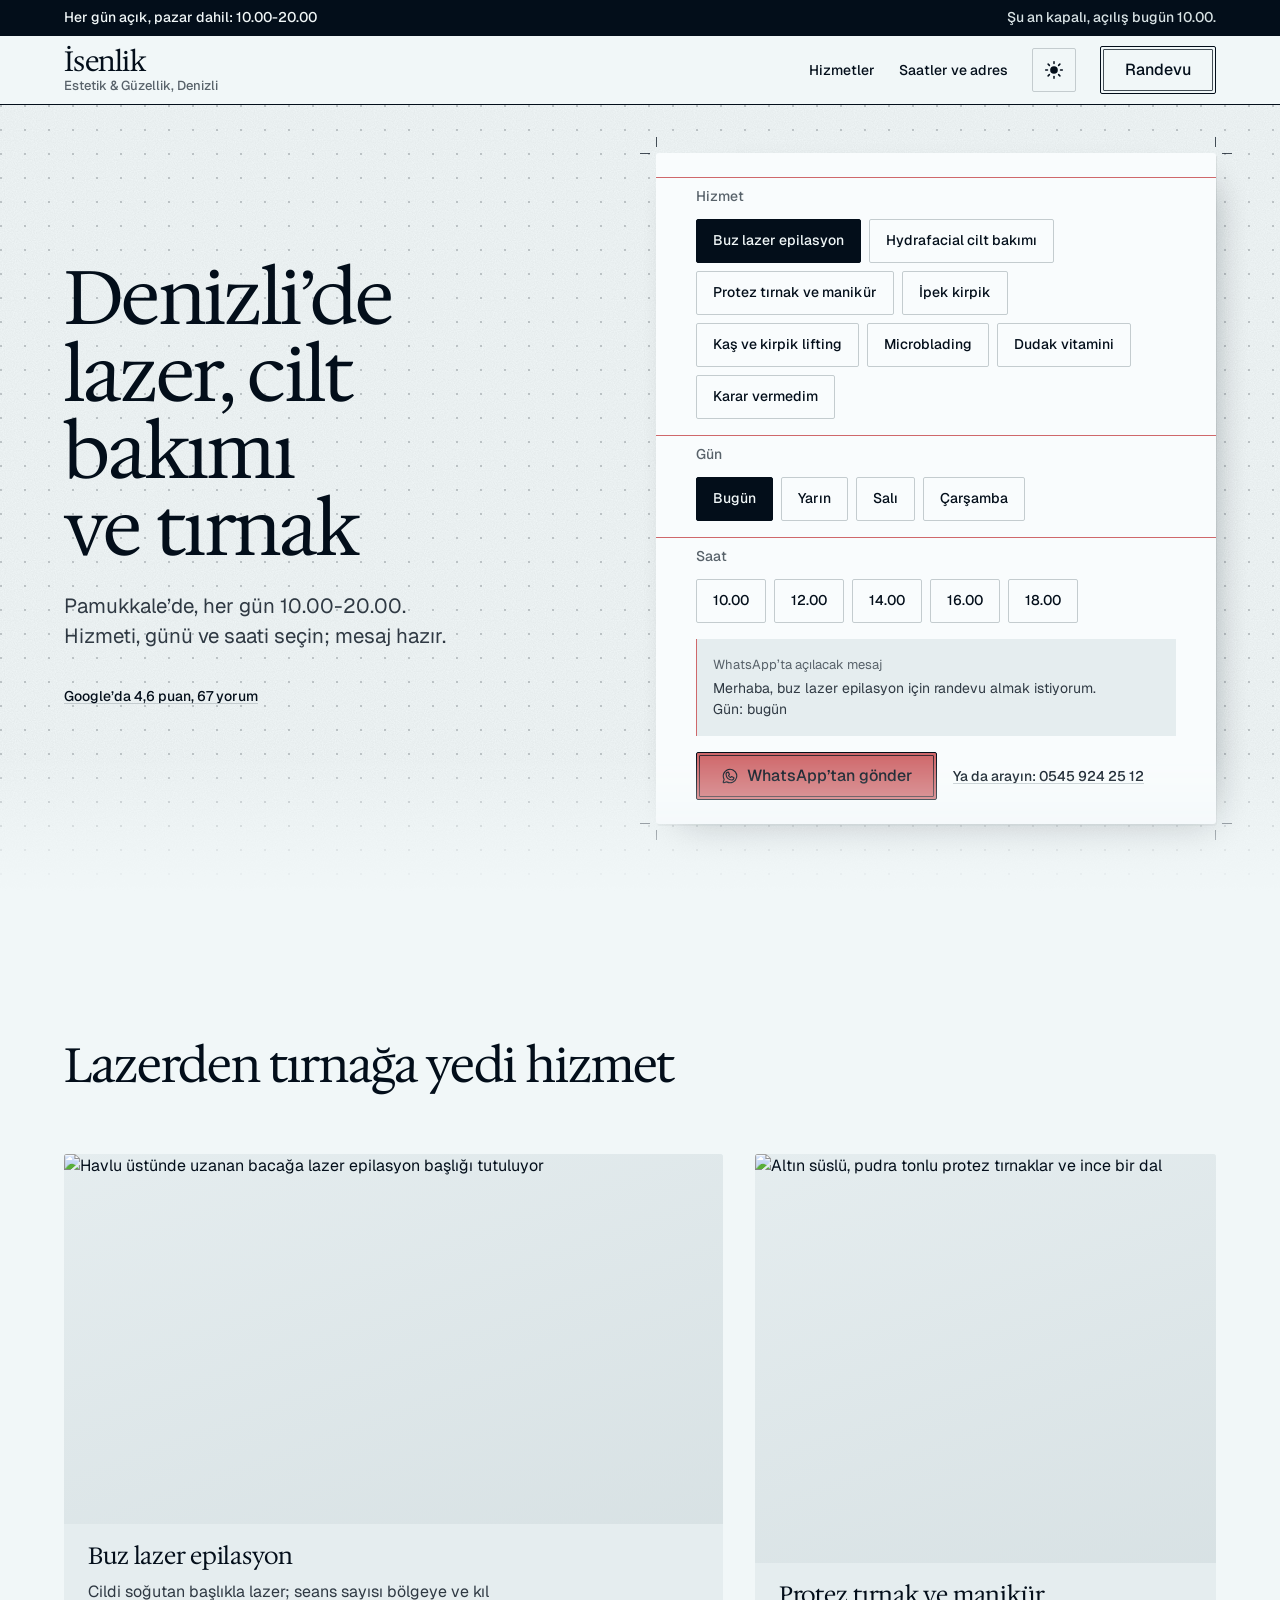
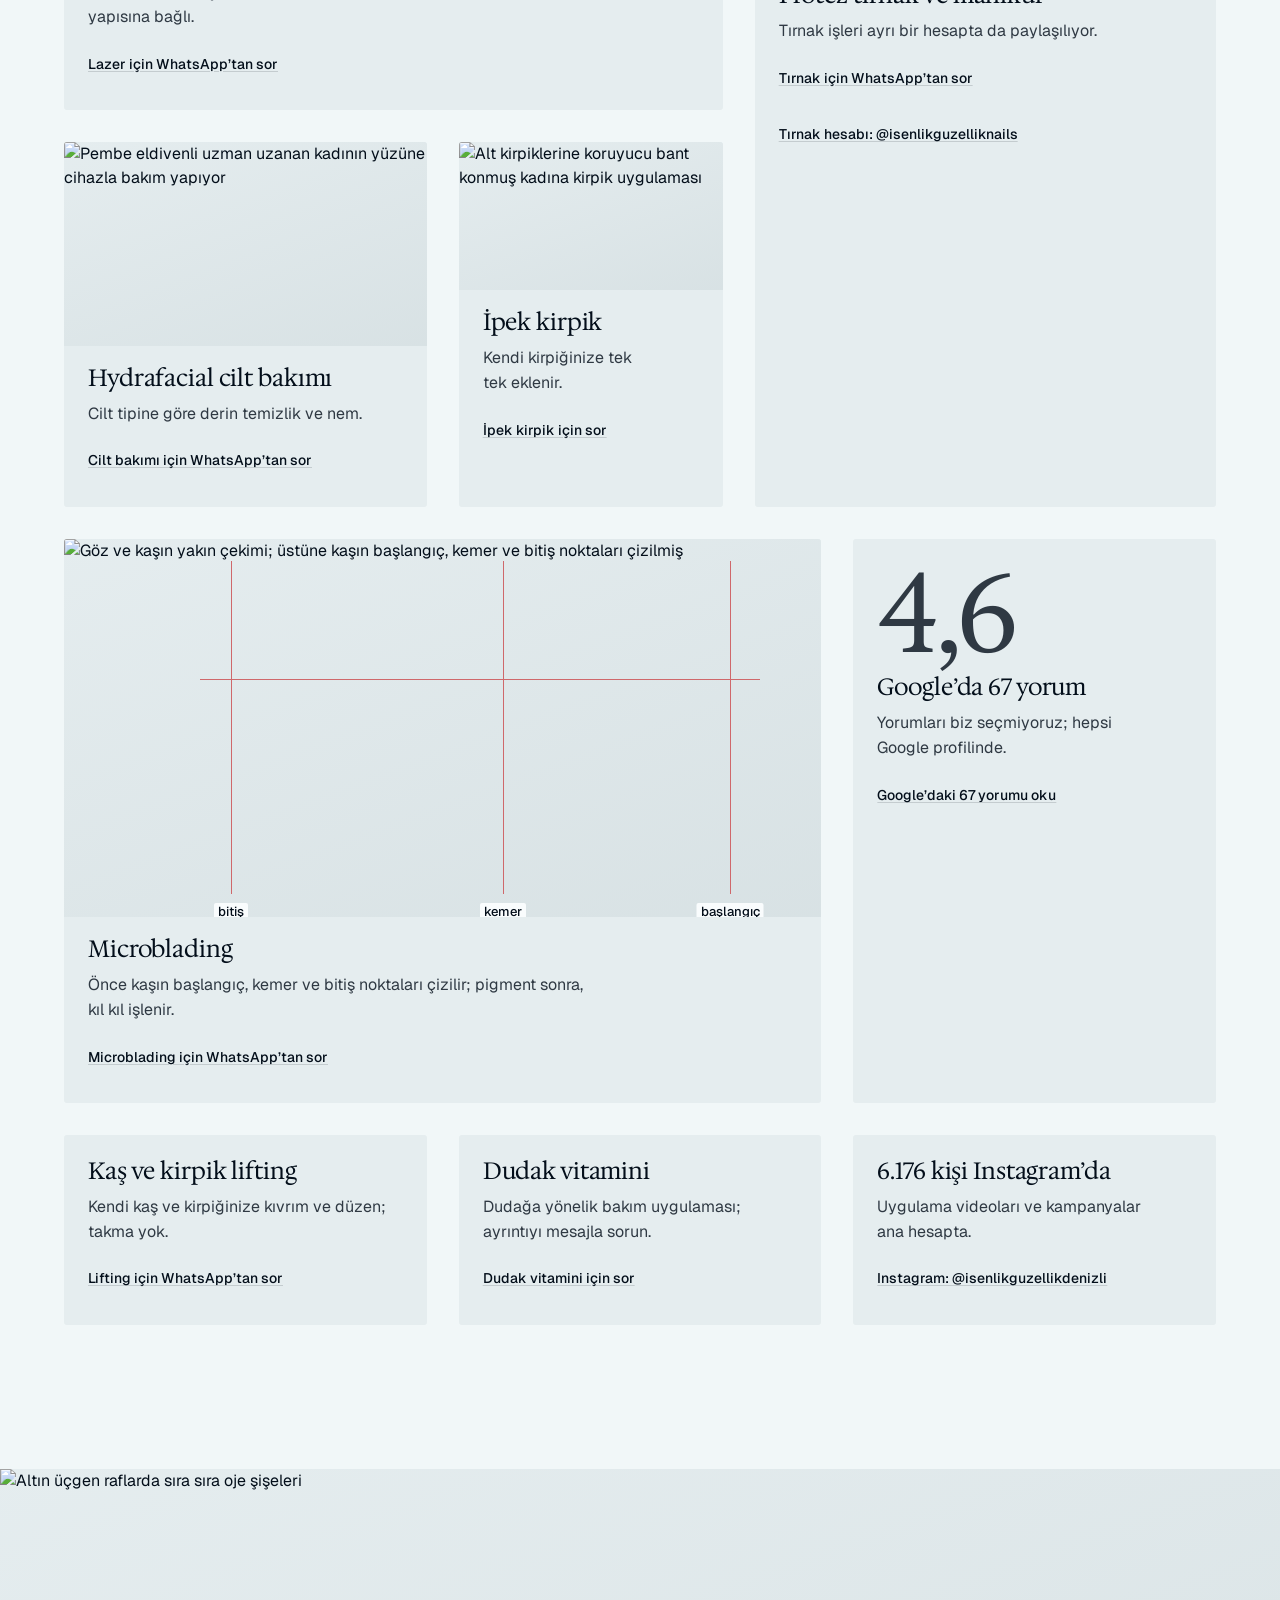
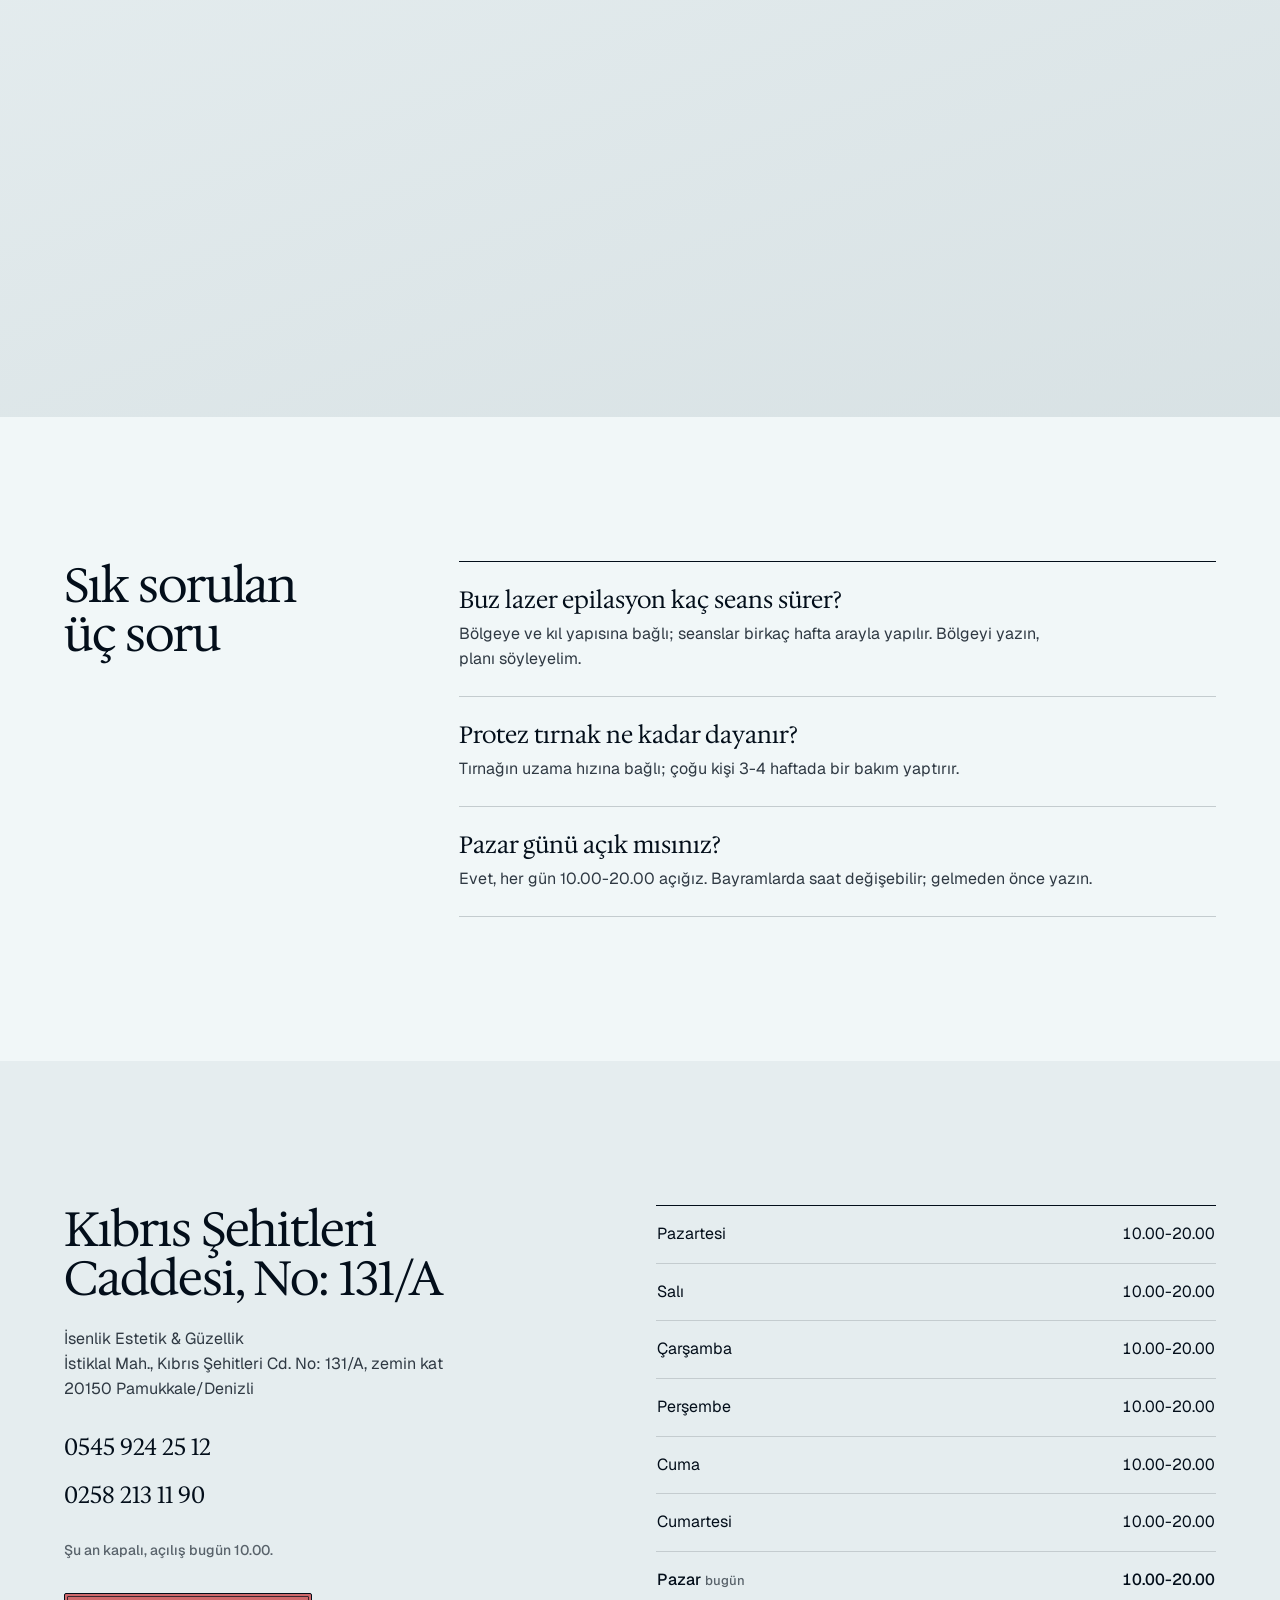
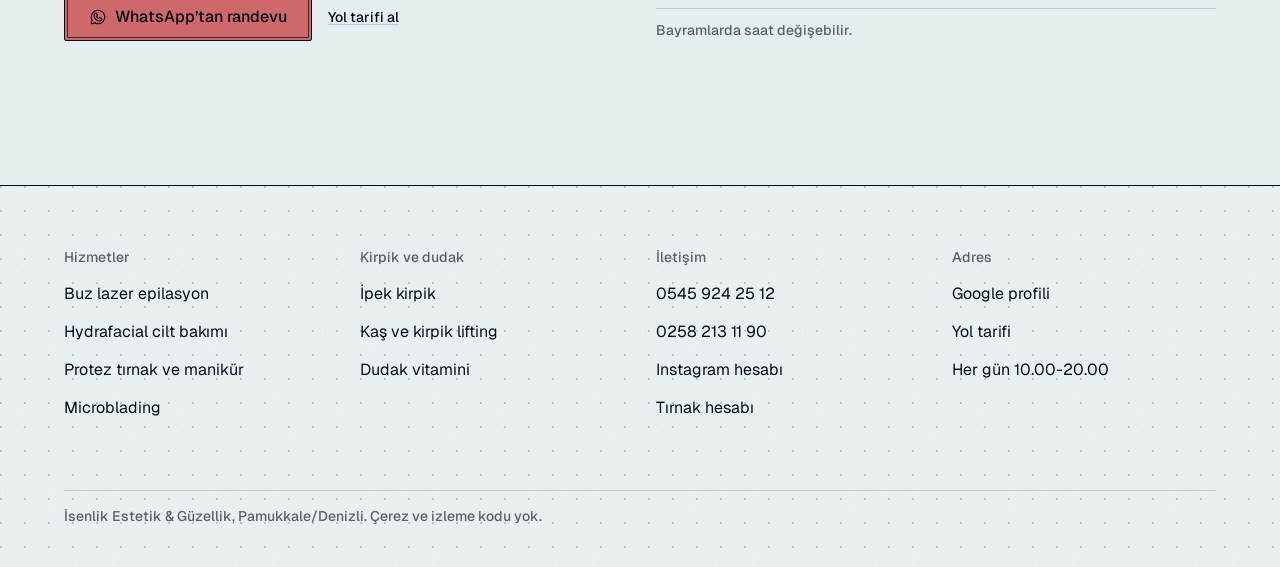
==== index.html @ a67e31ac "İsenlik Estetik & Güzellik ön tasarımı (hallmark Studio, Bento Grid, Counter giriş) Co-Authored-By: " ====
<!doctype html>
<html lang="tr">
<head>
<meta charset="utf-8">
<meta name="viewport" content="width=device-width, initial-scale=1">
<script>try { const t = localStorage.getItem("isenlik-tema"); if (t) document.documentElement.dataset.theme = t; } catch (e) {} document.documentElement.classList.add("js");</script>
<title>Denizli Lazer Epilasyon, Cilt Bakımı ve Tırnak | İsenlik</title>
<meta name="description" content="Pamukkale İstiklal Mahallesi’nde buz lazer epilasyon, hydrafacial cilt bakımı, protez tırnak, ipek kirpik ve microblading. Her gün 10.00-20.00, randevu WhatsApp’tan.">
<meta name="robots" content="noindex">
<meta property="og:type" content="website">
<meta property="og:locale" content="tr_TR">
<meta property="og:site_name" content="İsenlik Estetik &amp; Güzellik">
<meta property="og:title" content="Denizli’de lazer, cilt bakımı ve tırnak: İsenlik">
<meta property="og:description" content="Kıbrıs Şehitleri Cd. No: 131/A, Pamukkale. Her gün 10.00-20.00; hizmeti, günü ve saati seçin, WhatsApp’tan yazın.">
<meta property="og:url" content="https://anbarci.github.io/isenlik-guzellik-demo/">
<meta property="og:image" content="https://images.unsplash.com/photo-1769687209448-025548dfca8b?auto=format&amp;fit=crop&amp;q=75&amp;w=1200&amp;h=630">
<meta name="theme-color" content="#F3F6F8" media="(prefers-color-scheme: light)">
<meta name="theme-color" content="#14171E" media="(prefers-color-scheme: dark)">
<link rel="icon" href="data:image/svg+xml,%3Csvg xmlns='http://www.w3.org/2000/svg' viewBox='0 0 32 32'%3E%3Crect width='32' height='32' rx='3' fill='%2313182A'/%3E%3Ctext x='16' y='23' font-family='Georgia,serif' font-size='19' text-anchor='middle' fill='%23CF686B'%3E%C4%B0%3C/text%3E%3C/svg%3E">
<link rel="preconnect" href="https://fonts.googleapis.com">
<link rel="preconnect" href="https://fonts.gstatic.com" crossorigin>
<link rel="preconnect" href="https://images.unsplash.com">
<link rel="stylesheet" href="https://fonts.googleapis.com/css2?family=Hedvig+Letters+Serif:opsz@12..24&amp;family=Geist:wght@400;500&amp;display=swap">
<script type="application/ld+json">
{
 "@context": "https://schema.org",
 "@type": "BeautySalon",
 "@id": "https://anbarci.github.io/isenlik-guzellik-demo/#isletme",
 "name": "İsenlik Estetik & Güzellik",
 "url": "https://anbarci.github.io/isenlik-guzellik-demo/",
 "image": "https://images.unsplash.com/photo-1769687209448-025548dfca8b?auto=format&fit=crop&q=75&w=1200",
 "telephone": "+905459242512",
 "description": "Denizli Pamukkale’de buz lazer epilasyon, hydrafacial cilt bakımı, protez tırnak ve manikür, ipek kirpik, kaş ve kirpik lifting, microblading ve dudak vitamini.",
 "address": {"@type": "PostalAddress", "streetAddress": "İstiklal Mah., Kıbrıs Şehitleri Cd. No: 131/A, zemin kat", "postalCode": "20150", "addressLocality": "Pamukkale", "addressRegion": "Denizli", "addressCountry": "TR"},
 "geo": {"@type": "GeoCoordinates", "latitude": 37.7610957, "longitude": 29.0915701},
 "hasMap": "https://maps.app.goo.gl/QkSQeMYSzZLnV6x28",
 "sameAs": ["https://www.instagram.com/isenlikguzellikdenizli/", "https://www.instagram.com/isenlikguzelliknails/", "https://maps.app.goo.gl/QkSQeMYSzZLnV6x28"],
 "areaServed": {"@type": "City", "name": "Denizli"},
 "openingHoursSpecification": [{"@type": "OpeningHoursSpecification", "dayOfWeek": ["Monday", "Tuesday", "Wednesday", "Thursday", "Friday", "Saturday", "Sunday"], "opens": "10:00", "closes": "20:00"}],
 "hasOfferCatalog": {"@type": "OfferCatalog", "name": "Hizmetler", "itemListElement": [
  {"@type": "Offer", "itemOffered": {"@type": "Service", "name": "Buz lazer epilasyon"}},
  {"@type": "Offer", "itemOffered": {"@type": "Service", "name": "Hydrafacial cilt bakımı"}},
  {"@type": "Offer", "itemOffered": {"@type": "Service", "name": "Protez tırnak ve manikür"}},
  {"@type": "Offer", "itemOffered": {"@type": "Service", "name": "İpek kirpik"}},
  {"@type": "Offer", "itemOffered": {"@type": "Service", "name": "Kaş ve kirpik lifting"}},
  {"@type": "Offer", "itemOffered": {"@type": "Service", "name": "Microblading"}},
  {"@type": "Offer", "itemOffered": {"@type": "Service", "name": "Dudak vitamini"}}
 ]}
}
</script>
<style>
/* Hallmark · shape: Bento Grid · genre: editorial · theme: Studio (deal 2/3, seed denizli-pamukkale-estetik-zellik-4269·f1259c3a·2026-10-26·r0) · job: book · draw: f69337 · brand: İsenlik (spec 2026-10-26)
 * hero: Counter · nav: banner over a retracting bar · footer: index columns · imagery: photographs (stand-ins until the salon's own) · signature: the microblading tile, a brow mapped with the theme's construction guides (start, arch, tail)
 * axes: light/roman-serif/warm · posture: restrained · contrast: pass · fold: pass · v2.0.0 */
/* Hallmark · pre-emit critique: P4 H4 E4 S5 R4 V5 · weakest: P, a salon page argues little; the booking slip is the argument: pick service, day and hour, the message writes itself; swap: the menu Switcher became an open bento so no service hides behind a tab (geo.md) */
@import url("./tokens.css");
@import url("./base.css");

:root {
  --color-accent: oklch(64% 0.13 20);
  --color-focus: oklch(50% 0.15 20);
  --grain: url("data:image/svg+xml;utf8,<svg xmlns='http://www.w3.org/2000/svg' width='160' height='160'><filter id='g'><feTurbulence type='fractalNoise' baseFrequency='.9' numOctaves='2' stitchTiles='stitch'/><feColorMatrix values='0 0 0 0 0 0 0 0 0 0 0 0 0 0 0 0 0 0 .06 0'/></filter><rect width='100%' height='100%' filter='url(%23g)'/></svg>");
}
:root[data-theme="dark"] {
  color-scheme: dark;
  --color-paper: oklch(17% 0.02 250); --color-paper-2: oklch(21% 0.02 250); --color-paper-3: oklch(25% 0.02 250); --color-paper-hi: oklch(23% 0.02 250);
  --color-ink: oklch(95% 0.006 215); --color-ink-2: oklch(86% 0.01 220); --color-muted: oklch(74% 0.015 240); --color-rule: oklch(34% 0.015 245);
  --color-accent: oklch(72% 0.12 20); --color-accent-ink: oklch(17% 0.02 250); --color-focus: oklch(76% 0.12 20);
  --color-dot: color-mix(in oklab, var(--color-ink) 14%, transparent); --color-mark: color-mix(in oklab, var(--color-ink) 58%, transparent);
}
@media (prefers-color-scheme: dark) {
  :root:not([data-theme="light"]) {
    color-scheme: dark;
    --color-paper: oklch(17% 0.02 250); --color-paper-2: oklch(21% 0.02 250); --color-paper-3: oklch(25% 0.02 250); --color-paper-hi: oklch(23% 0.02 250);
    --color-ink: oklch(95% 0.006 215); --color-ink-2: oklch(86% 0.01 220); --color-muted: oklch(74% 0.015 240); --color-rule: oklch(34% 0.015 245);
    --color-accent: oklch(72% 0.12 20); --color-accent-ink: oklch(17% 0.02 250); --color-focus: oklch(76% 0.12 20);
    --color-dot: color-mix(in oklab, var(--color-ink) 14%, transparent); --color-mark: color-mix(in oklab, var(--color-ink) 58%, transparent);
  }
}
body { padding-bottom: calc(72px + env(safe-area-inset-bottom)); }
@media (min-width: 60rem) { body { padding-bottom: 0; } }
h1, h2, h3 { font-weight: 400; line-height: 1.02; font-optical-sizing: auto; }
h3 { letter-spacing: -0.005em; }
a:hover { text-decoration-color: var(--color-accent); }
.etiket-yazi { font: 500 var(--text-sm)/1.4 var(--font-body); color: var(--color-muted); }
svg.i { width: 1.125rem; height: 1.125rem; flex: none; }

.proof { background-image: var(--grain), radial-gradient(circle at 1px 1px, var(--color-dot) 1px, transparent 1.4px); background-size: 160px 160px, 24px 24px; }
.crop { position: relative; --l: 8px; --o: 12px; }
.crop::before { content: ""; position: absolute; inset: calc(-1 * var(--o)); pointer-events: none; z-index: 2;
  background:
    linear-gradient(var(--color-mark), var(--color-mark)) left 0 top var(--o) / var(--l) 1px no-repeat,
    linear-gradient(var(--color-mark), var(--color-mark)) left var(--o) top 0 / 1px var(--l) no-repeat,
    linear-gradient(var(--color-mark), var(--color-mark)) right 0 top var(--o) / var(--l) 1px no-repeat,
    linear-gradient(var(--color-mark), var(--color-mark)) right var(--o) top 0 / 1px var(--l) no-repeat,
    linear-gradient(var(--color-mark), var(--color-mark)) left 0 bottom var(--o) / var(--l) 1px no-repeat,
    linear-gradient(var(--color-mark), var(--color-mark)) left var(--o) bottom 0 / 1px var(--l) no-repeat,
    linear-gradient(var(--color-mark), var(--color-mark)) right 0 bottom var(--o) / var(--l) 1px no-repeat,
    linear-gradient(var(--color-mark), var(--color-mark)) right var(--o) bottom 0 / 1px var(--l) no-repeat; }

.btn { position: relative; display: inline-flex; align-items: center; justify-content: center; gap: var(--space-xs); min-height: 48px; padding: 0 var(--space-lg); border: var(--rule-hair) solid var(--color-ink); border-radius: 2px; background: transparent; color: var(--color-ink); font: 500 var(--text-md)/1 var(--font-body); text-decoration: none; white-space: nowrap; cursor: pointer; transition: background-color var(--dur-short) var(--ease-out), transform var(--dur-micro) var(--ease-out); }
.btn::after { content: ""; position: absolute; inset: 2px; border: var(--rule-hair) solid var(--color-mark); border-radius: 1px; pointer-events: none; }
.btn:hover { background: var(--color-paper-2); }
.btn:active { transform: translateY(1px); }
.btn--ana { background: var(--color-accent); color: var(--color-accent-ink); }
.btn--ana:hover { background: color-mix(in oklab, var(--color-accent) 88%, var(--color-ink)); }
.btn:disabled, .btn[aria-disabled="true"] { opacity: 0.55; cursor: not-allowed; transform: none; }
.yaz { display: inline-flex; align-items: center; gap: var(--space-xs); min-height: 44px; font: 500 var(--text-sm)/1.3 var(--font-body); color: var(--color-ink); text-decoration: underline; text-decoration-color: var(--color-rule); }
.yaz:hover { text-decoration-color: var(--color-accent); }

.banner { background: var(--color-ink); color: var(--color-paper); }
.banner .container { display: flex; flex-wrap: wrap; justify-content: space-between; gap: var(--space-2xs) var(--space-lg); padding-block: var(--space-xs); font: 500 var(--text-sm)/1.4 var(--font-body); }
.banner [data-durum] { color: var(--color-paper-3); }
.cubuk-ust { position: sticky; top: 0; z-index: var(--z-sticky-nav); background: var(--color-paper); border-bottom: var(--rule-hair) solid var(--color-ink); }
.cubuk-ust .container { display: flex; align-items: center; justify-content: space-between; gap: var(--space-md); min-height: 68px; }
.marka { display: grid; text-decoration: none; line-height: 1; gap: var(--space-2xs); min-height: 44px; align-content: center; }
.marka b { font: 400 1.75rem/1 var(--font-display); letter-spacing: -0.02em; }
.marka span { font: 500 var(--text-xs)/1 var(--font-body); color: var(--color-muted); }
.menu { display: flex; align-items: center; gap: var(--space-lg); }
.menu a:not(.btn) { font: 500 var(--text-sm)/1 var(--font-body); text-decoration: none; display: inline-flex; align-items: center; min-height: 44px; }
.menu a:not(.btn):hover { text-decoration: underline; text-decoration-color: var(--color-accent); }
.tema-simge { display: inline-grid; place-items: center; width: 44px; height: 44px; padding: 0; border: var(--rule-hair) solid var(--color-rule); border-radius: 2px; background: transparent; color: var(--color-ink); cursor: pointer; }
.tema-simge[hidden] { display: none; }
@media (max-width: 60rem) { .menu a.bag { display: none; } .menu .btn { padding-inline: var(--space-md); } }

.sayac { padding-block: var(--space-xl) var(--space-2xl); -webkit-mask-image: linear-gradient(to bottom, var(--color-ink) 82%, transparent); mask-image: linear-gradient(to bottom, var(--color-ink) 82%, transparent); }
.sayac .container { display: grid; grid-template-columns: repeat(12, minmax(0, 1fr)); column-gap: var(--gap-columns); row-gap: var(--space-xl); align-items: center; min-height: calc(100svh - 68px - 40px - var(--space-xl) - var(--space-2xl)); }
.sayac-yazi { grid-column: 1 / span 5; display: grid; gap: var(--space-lg); align-content: center; }
.sayac h1 { font-size: clamp(2.75rem, 2rem + 3.4vw, 4.75rem); max-width: 14ch; }
.sayac .lead { color: var(--color-ink-2); max-width: 30ch; }
.sayac .yaz { justify-self: start; }
.fis { grid-column: 7 / span 6; background: var(--color-paper-hi); box-shadow: var(--shadow-sheet); border-radius: var(--radius-card); padding: var(--space-lg) var(--space-xl); display: grid; gap: var(--space-md); --o: 16px; --l: 10px; }
.adim { position: relative; display: grid; gap: var(--space-xs); padding: var(--space-sm) 0 0; border: 0; margin: 0; min-width: 0; }
.adim::before { content: ""; position: absolute; left: calc(-1 * var(--space-xl)); right: calc(-1 * var(--space-xl)); top: 0; height: 1px; background: var(--color-accent); transform-origin: left; }
.adim legend { float: left; width: 100%; padding: 0; margin-bottom: var(--space-xs); font: 500 var(--text-sm)/1 var(--font-body); color: var(--color-muted); }
.ciplar { display: flex; flex-wrap: wrap; gap: var(--space-xs); clear: both; }
.cip { position: relative; display: inline-flex; align-items: center; min-height: 44px; padding: 0 var(--space-md); border: var(--rule-hair) solid var(--color-rule); border-radius: 2px; font: 500 var(--text-sm)/1.2 var(--font-body); cursor: pointer; transition: border-color var(--dur-short) var(--ease-out), background-color var(--dur-short) var(--ease-out); }
.cip input { position: absolute; opacity: 0; width: 1px; height: 1px; }
.cip:hover { border-color: var(--color-ink); }
.cip:has(input:checked) { background: var(--color-ink); color: var(--color-paper); border-color: var(--color-ink); }
.cip:has(input:focus-visible) { outline: 2px solid var(--color-focus); outline-offset: 2px; }
.cip:has(input:disabled) { opacity: 0.55; cursor: not-allowed; text-decoration: line-through; }
.mesaj { background: var(--color-paper-2); padding: var(--space-md); white-space: pre-line; font: 400 var(--text-sm)/1.5 var(--font-body); color: var(--color-ink-2); border-left: var(--rule-hair) solid var(--color-accent); }
.mesaj small { display: block; font-size: var(--text-xs); color: var(--color-muted); margin-bottom: var(--space-2xs); }
.fis-eylem { display: flex; flex-wrap: wrap; align-items: center; gap: var(--space-md); }
@media (prefers-reduced-motion: no-preference) { .js .adim::before { animation: ciz var(--dur-long) var(--ease-out) both; } .js .adim:nth-of-type(2)::before { animation-delay: 80ms; } .js .adim:nth-of-type(3)::before { animation-delay: 160ms; } @keyframes ciz { from { transform: scaleX(0); } } }
@media (max-width: 60rem) {
  .sayac { -webkit-mask-image: none; mask-image: none; padding-block: var(--space-xl) var(--space-2xl); }
  .sayac .container { min-height: 0; }
  .sayac-yazi, .fis { grid-column: 1 / -1; }
  .fis { padding: var(--space-lg); }
  .adim::before { left: calc(-1 * var(--space-lg)); right: calc(-1 * var(--space-lg)); }
}

.bolum { padding-block: var(--section-gap); }
.bolum-bas { display: grid; gap: var(--space-md); margin-bottom: var(--space-2xl); }
.bento { display: grid; grid-template-columns: repeat(12, minmax(0, 1fr)); gap: var(--gap-columns); }
.karo { position: relative; display: grid; gap: var(--space-sm); align-content: start; min-width: 0; padding: var(--space-lg); background: var(--color-paper-2); border-radius: var(--radius-card); }
.karo h3 { font-size: var(--text-title); }
.karo p { color: var(--color-ink-2); max-width: 46ch; }
.karo .foto { margin: calc(-1 * var(--space-lg)) calc(-1 * var(--space-lg)) var(--space-xs); aspect-ratio: 16 / 9; border-radius: var(--radius-card) var(--radius-card) 0 0; }
.karo .foto > img { object-position: 50% 45%; }
.k-7 { grid-column: span 7; } .k-5 { grid-column: span 5; } .k-4 { grid-column: span 4; } .k-3 { grid-column: span 3; } .k-8 { grid-column: span 8; }
.k-uzun { grid-row: span 2; }
.k-uzun .foto { aspect-ratio: auto; height: clamp(18rem, 32vw, 30rem); }
.k-kas .harita { margin: calc(-1 * var(--space-lg)) calc(-1 * var(--space-lg)) var(--space-xs); aspect-ratio: 2 / 1; position: relative; border-radius: var(--radius-card) var(--radius-card) 0 0; }
.kilavuz { position: absolute; z-index: 2; background: var(--color-accent); pointer-events: none; }
.kilavuz--dik { top: 6%; bottom: 6%; width: 1px; transform-origin: top; }
.k-bitis { left: 22%; } .k-kemer { left: 58%; } .k-bas { left: 88%; }
.kilavuz--yatay { height: 1px; left: 18%; right: 8%; top: 37%; transform-origin: left; }
.kilavuz span { position: absolute; bottom: -1.6rem; left: 0; transform: translateX(-50%); font: 500 var(--text-xs)/1 var(--font-body); color: var(--color-ink); background: var(--color-paper-hi); padding: var(--space-3xs) var(--space-2xs); border-radius: 2px; white-space: nowrap; }
@media (prefers-reduced-motion: no-preference) { .js .kilavuz--dik { animation: dik 0.6s var(--ease-out) both; } .js .kilavuz--yatay { animation: yatay 0.7s var(--ease-out) 0.2s both; } @keyframes dik { from { transform: scaleY(0); } } @keyframes yatay { from { transform: scaleX(0); } } }
.puan { font: 400 clamp(4.5rem, 3rem + 5vw, 8rem)/0.9 var(--font-display); letter-spacing: -0.03em; font-variant-numeric: tabular-nums; }
@media (max-width: 60rem) { .k-7, .k-5, .k-4, .k-3, .k-8 { grid-column: span 6; } .k-kas { grid-column: 1 / -1; } .k-uzun { grid-row: auto; } }
@media (max-width: 40rem) { .k-7, .k-5, .k-4, .k-3, .k-8 { grid-column: 1 / -1; } }

.raf { margin: 0; aspect-ratio: 21 / 9; min-height: 320px; }
.raf > img { object-position: 50% 40%; }
@media (max-width: 60rem) { .raf { aspect-ratio: 4 / 3; min-height: 0; } }

.sorular { display: grid; grid-template-columns: repeat(12, minmax(0, 1fr)); gap: var(--gap-columns); }
.sorular h2 { grid-column: 1 / span 4; }
.sorular dl { grid-column: 5 / span 8; margin: 0; border-top: var(--rule-hair) solid var(--color-ink); }
.sorular dl div { display: grid; gap: var(--space-xs); padding-block: var(--space-lg); border-bottom: var(--rule-hair) solid var(--color-rule); }
.sorular dt { font: 400 var(--text-title)/1.2 var(--font-display); }
.sorular dd { margin: 0; color: var(--color-ink-2); max-width: 60ch; text-wrap: pretty; }
@media (max-width: 60rem) { .sorular h2, .sorular dl { grid-column: 1 / -1; } }

.adres { background: var(--color-paper-2); }
.adres .container { display: grid; grid-template-columns: repeat(12, minmax(0, 1fr)); gap: var(--space-xl) var(--gap-columns); }
.adres-yazi { grid-column: 1 / span 5; display: grid; gap: var(--space-lg); align-content: start; }
address { font-style: normal; color: var(--color-ink-2); }
.telefonlar { display: grid; gap: var(--space-2xs); }
.telefonlar a { font: 400 var(--text-title)/1.2 var(--font-display); text-decoration: none; display: inline-flex; align-items: center; min-height: 44px; }
.telefonlar a:hover { color: var(--color-ink); text-decoration: underline; text-decoration-color: var(--color-accent); }
.adres .fis-eylem { margin-top: var(--space-xs); }
.saatler { grid-column: 7 / span 6; width: 100%; border-collapse: collapse; border-top: var(--rule-hair) solid var(--color-ink); font-variant-numeric: tabular-nums; }
.saatler th, .saatler td { text-align: left; font-weight: 400; padding-block: var(--space-sm); border-bottom: var(--rule-hair) solid var(--color-rule); }
.saatler td { text-align: right; }
.saatler .bugun > * { font-weight: 500; }
.saatler .bugun span { font: 500 var(--text-xs)/1 var(--font-body); color: var(--color-muted); }
.saatler caption { caption-side: bottom; text-align: left; padding-top: var(--space-sm); }
@media (max-width: 60rem) { .adres-yazi, .saatler { grid-column: 1 / -1; } }

.dizin { border-top: var(--rule-hair) solid var(--color-ink); padding-block: var(--space-2xl) var(--space-xl); }
.dizin .sutunlar { display: grid; grid-template-columns: repeat(4, minmax(0, 1fr)); gap: var(--space-xl) var(--gap-columns); }
.dizin h2 { font: 500 var(--text-sm)/1 var(--font-body); letter-spacing: 0; color: var(--color-muted); margin-bottom: var(--space-sm); max-width: none; }
.dizin ul { list-style: none; margin: 0; padding: 0; display: grid; gap: var(--space-3xs); }
.dizin a { display: inline-flex; align-items: center; min-height: 36px; text-decoration: none; font: 400 var(--text-md)/1.3 var(--font-body); }
.dizin a:hover { text-decoration: underline; text-decoration-color: var(--color-accent); }
.dizin .yasal { margin-top: var(--space-2xl); padding-top: var(--space-md); border-top: var(--rule-hair) solid var(--color-rule); }
@media (max-width: 60rem) { .dizin .sutunlar { grid-template-columns: repeat(2, minmax(0, 1fr)); } }
@media (max-width: 40rem) { .dizin .sutunlar { grid-template-columns: minmax(0, 1fr); } }

.cubuk { position: fixed; inset: auto 0 0 0; z-index: var(--z-sticky); display: flex; gap: var(--space-xs); padding: var(--space-xs) var(--space-md) calc(var(--space-xs) + env(safe-area-inset-bottom)); background: var(--color-paper); border-top: var(--rule-hair) solid var(--color-ink); transition: transform var(--dur-short) var(--ease-out); }
.cubuk .btn { flex: 1; }
.cubuk .btn:last-child { flex: none; }
.cubuk.gizle { transform: translateY(110%); }
@media (min-width: 60rem) { .cubuk { display: none; } }
</style>
</head>
<body>
<svg width="0" height="0" style="position:absolute" aria-hidden="true">
  <symbol id="i-wa" viewBox="0 0 256 256"><path fill="currentColor" d="M187.58,144.84l-32-16a8,8,0,0,0-8,.5l-14.69,9.8a40.55,40.55,0,0,1-16-16l9.8-14.69a8,8,0,0,0,.5-8l-16-32A8,8,0,0,0,104,64a40,40,0,0,0-40,40,88.1,88.1,0,0,0,88,88,40,40,0,0,0,40-40A8,8,0,0,0,187.58,144.84ZM152,176a72.08,72.08,0,0,1-72-72A24,24,0,0,1,99.29,80.46l11.48,23L101,118a8,8,0,0,0-.73,7.51,56.47,56.47,0,0,0,30.15,30.15A8,8,0,0,0,138,155l14.61-9.74,23,11.48A24,24,0,0,1,152,176ZM128,24A104,104,0,0,0,36.18,176.88L24.83,210.93a16,16,0,0,0,20.24,20.24l34.05-11.35A104,104,0,1,0,128,24Zm0,192a87.87,87.87,0,0,1-44.06-11.81,8,8,0,0,0-6.54-.67L40,216,52.47,178.6a8,8,0,0,0-.66-6.54A88,88,0,1,1,128,216Z"/></symbol>
</svg>
<div class="banner">
  <div class="container"><p>Her gün açık, pazar dahil: 10.00-20.00</p><p data-durum hidden></p></div>
</div>
<header class="cubuk-ust proof">
  <div class="container">
    <a class="marka" href="./" aria-label="İsenlik Estetik ve Güzellik, sayfanın başı"><b>İsenlik</b><span>Estetik &amp; Güzellik, Denizli</span></a>
    <nav class="menu" aria-label="Sayfa">
      <a class="bag" href="#hizmetler">Hizmetler</a>
      <a class="bag" href="#adres">Saatler ve adres</a>
      <button class="tema-simge" type="button" data-tema-dugme aria-label="Koyu temaya geç" hidden></button>
      <a class="btn" href="#randevu">Randevu</a>
    </nav>
  </div>
</header>

<main>
  <section class="sayac proof" id="randevu" aria-labelledby="baslik">
    <div class="container">
      <div class="sayac-yazi">
        <h1 id="baslik">Denizli’de lazer, cilt bakımı ve tırnak</h1>
        <p class="lead">Pamukkale’de, her gün 10.00-20.00. Hizmeti, günü ve saati seçin; mesaj hazır.</p>
        <a class="yaz" href="https://maps.app.goo.gl/QkSQeMYSzZLnV6x28">Google’da 4,6 puan, 67 yorum</a>
      </div>
      <form class="fis crop" data-fis aria-label="Randevu fişi">
        <fieldset class="adim">
          <legend>Hizmet</legend>
          <div class="ciplar">
            <label class="cip"><input type="radio" name="hizmet" value="buz lazer epilasyon" checked>Buz lazer epilasyon</label>
            <label class="cip"><input type="radio" name="hizmet" value="hydrafacial cilt bakımı">Hydrafacial cilt bakımı</label>
            <label class="cip"><input type="radio" name="hizmet" value="protez tırnak ve manikür">Protez tırnak ve manikür</label>
            <label class="cip"><input type="radio" name="hizmet" value="ipek kirpik">İpek kirpik</label>
            <label class="cip"><input type="radio" name="hizmet" value="kaş ve kirpik lifting">Kaş ve kirpik lifting</label>
            <label class="cip"><input type="radio" name="hizmet" value="microblading">Microblading</label>
            <label class="cip"><input type="radio" name="hizmet" value="dudak vitamini">Dudak vitamini</label>
            <label class="cip"><input type="radio" name="hizmet" value="">Karar vermedim</label>
          </div>
        </fieldset>
        <fieldset class="adim">
          <legend>Gün</legend>
          <div class="ciplar" data-gunler>
            <label class="cip"><input type="radio" name="gun" value="bugün" checked>Bugün</label>
            <label class="cip"><input type="radio" name="gun" value="yarın">Yarın</label>
            <label class="cip"><input type="radio" name="gun" value="bu hafta">Bu hafta</label>
          </div>
        </fieldset>
        <fieldset class="adim">
          <legend>Saat</legend>
          <div class="ciplar">
            <label class="cip"><input type="radio" name="saat" value="10.00" data-saat="10">10.00</label>
            <label class="cip"><input type="radio" name="saat" value="12.00" data-saat="12">12.00</label>
            <label class="cip"><input type="radio" name="saat" value="14.00" data-saat="14">14.00</label>
            <label class="cip"><input type="radio" name="saat" value="16.00" data-saat="16">16.00</label>
            <label class="cip"><input type="radio" name="saat" value="18.00" data-saat="18">18.00</label>
          </div>
        </fieldset>
        <p class="mesaj"><small>WhatsApp’ta açılacak mesaj</small><output data-mesaj>Merhaba, buz lazer epilasyon için randevu almak istiyorum.</output></p>
        <div class="fis-eylem" data-cubuk-gizle>
          <a class="btn btn--ana" data-gonder href="https://wa.me/905459242512?text=Merhaba%2C%20buz%20lazer%20epilasyon%20i%C3%A7in%20randevu%20almak%20istiyorum."><svg class="i" aria-hidden="true"><use href="#i-wa"/></svg>WhatsApp’tan gönder</a>
          <a class="yaz" href="tel:+905459242512">Ya da arayın: 0545 924 25 12</a>
        </div>
      </form>
    </div>
  </section>

  <section class="bolum" id="hizmetler" aria-labelledby="hizmetler-baslik">
    <div class="container">
      <div class="bolum-bas"><h2 id="hizmetler-baslik">Lazerden tırnağa yedi hizmet</h2></div>
      <div class="bento">
        <article class="karo k-7" id="lazer">
          <figure class="foto" data-slot="lazer"><img src="https://images.unsplash.com/photo-1700760933574-9f0f4ea9aa3b?auto=format&amp;fit=crop&amp;w=1000&amp;h=563&amp;q=70" alt="Havlu üstünde uzanan bacağa lazer epilasyon başlığı tutuluyor" width="1000" height="563" loading="lazy"></figure>
          <h3>Buz lazer epilasyon</h3>
          <p>Cildi soğutan başlıkla lazer; seans sayısı bölgeye ve kıl yapısına bağlı.</p>
          <a class="yaz" href="https://wa.me/905459242512?text=Merhaba%2C%20buz%20lazer%20epilasyon%20hakk%C4%B1nda%20bilgi%20almak%20istiyorum.%20B%C3%B6lge%3A%20">Lazer için WhatsApp’tan sor</a>
        </article>
        <article class="karo k-5 k-uzun" id="tirnak">
          <figure class="foto" data-slot="tirnak"><img src="https://images.unsplash.com/photo-1769687209448-025548dfca8b?auto=format&amp;fit=crop&amp;w=800&amp;h=1000&amp;q=70" alt="Altın süslü, pudra tonlu protez tırnaklar ve ince bir dal" width="800" height="1000" loading="lazy"></figure>
          <h3>Protez tırnak ve manikür</h3>
          <p>Tırnak işleri ayrı bir hesapta da paylaşılıyor.</p>
          <a class="yaz" href="https://wa.me/905459242512?text=Merhaba%2C%20protez%20t%C4%B1rnak%20ve%20manik%C3%BCr%20i%C3%A7in%20randevu%20almak%20istiyorum.">Tırnak için WhatsApp’tan sor</a>
          <a class="yaz" href="https://www.instagram.com/isenlikguzelliknails/">Tırnak hesabı: @isenlikguzelliknails</a>
        </article>
        <article class="karo k-4" id="cilt">
          <figure class="foto" data-slot="cilt"><img src="https://images.unsplash.com/photo-1761819920857-7edc5e808fd3?auto=format&amp;fit=crop&amp;w=700&amp;h=394&amp;q=70" alt="Pembe eldivenli uzman uzanan kadının yüzüne cihazla bakım yapıyor" width="700" height="394" loading="lazy"></figure>
          <h3>Hydrafacial cilt bakımı</h3>
          <p>Cilt tipine göre derin temizlik ve nem.</p>
          <a class="yaz" href="https://wa.me/905459242512?text=Merhaba%2C%20hydrafacial%20cilt%20bak%C4%B1m%C4%B1%20i%C3%A7in%20randevu%20almak%20istiyorum.">Cilt bakımı için WhatsApp’tan sor</a>
        </article>
        <article class="karo k-3" id="ipek-kirpik">
          <figure class="foto" data-slot="kirpik"><img src="https://images.unsplash.com/photo-1674049406467-824ea37c7184?auto=format&amp;fit=crop&amp;w=600&amp;h=338&amp;q=70" alt="Alt kirpiklerine koruyucu bant konmuş kadına kirpik uygulaması" width="600" height="338" loading="lazy"></figure>
          <h3>İpek kirpik</h3>
          <p>Kendi kirpiğinize tek tek eklenir.</p>
          <a class="yaz" href="https://wa.me/905459242512?text=Merhaba%2C%20ipek%20kirpik%20i%C3%A7in%20randevu%20almak%20istiyorum.">İpek kirpik için sor</a>
        </article>
        <article class="karo k-8 k-kas" id="microblading">
          <figure class="harita" data-slot="kas"><img src="https://images.unsplash.com/photo-1651839633408-3fccd671b832?auto=format&amp;fit=crop&amp;w=1200&amp;h=600&amp;q=70&amp;crop=top" alt="Göz ve kaşın yakın çekimi; üstüne kaşın başlangıç, kemer ve bitiş noktaları çizilmiş" width="1200" height="600" loading="lazy">
            <span class="kilavuz kilavuz--dik k-bitis" aria-hidden="true" data-keep><span>bitiş</span></span>
            <span class="kilavuz kilavuz--dik k-kemer" aria-hidden="true" data-keep><span>kemer</span></span>
            <span class="kilavuz kilavuz--dik k-bas" aria-hidden="true" data-keep><span>başlangıç</span></span>
            <span class="kilavuz kilavuz--yatay" aria-hidden="true" data-keep></span>
          </figure>
          <h3>Microblading</h3>
          <p>Önce kaşın başlangıç, kemer ve bitiş noktaları çizilir; pigment sonra, kıl kıl işlenir.</p>
          <a class="yaz" href="https://wa.me/905459242512?text=Merhaba%2C%20microblading%20hakk%C4%B1nda%20bilgi%20almak%20istiyorum.">Microblading için WhatsApp’tan sor</a>
        </article>
        <article class="karo k-4" id="puan">
          <p class="puan" aria-hidden="true">4,6</p>
          <h3>Google’da 67 yorum</h3>
          <p>Yorumları biz seçmiyoruz; hepsi Google profilinde.</p>
          <a class="yaz" href="https://maps.app.goo.gl/QkSQeMYSzZLnV6x28">Google’daki 67 yorumu oku</a>
        </article>
        <article class="karo k-4" id="lifting">
          <h3>Kaş ve kirpik lifting</h3>
          <p>Kendi kaş ve kirpiğinize kıvrım ve düzen; takma yok.</p>
          <a class="yaz" href="https://wa.me/905459242512?text=Merhaba%2C%20ka%C5%9F%20ve%20kirpik%20lifting%20i%C3%A7in%20randevu%20almak%20istiyorum.">Lifting için WhatsApp’tan sor</a>
        </article>
        <article class="karo k-4" id="dudak">
          <h3>Dudak vitamini</h3>
          <p>Dudağa yönelik bakım uygulaması; ayrıntıyı mesajla sorun.</p>
          <a class="yaz" href="https://wa.me/905459242512?text=Merhaba%2C%20dudak%20vitamini%20hakk%C4%B1nda%20bilgi%20almak%20istiyorum.">Dudak vitamini için sor</a>
        </article>
        <article class="karo k-4" id="instagram">
          <h3>6.176 kişi Instagram’da</h3>
          <p>Uygulama videoları ve kampanyalar ana hesapta.</p>
          <a class="yaz" href="https://www.instagram.com/isenlikguzellikdenizli/">Instagram: @isenlikguzellikdenizli</a>
        </article>
      </div>
    </div>
  </section>

  <figure class="raf" data-slot="mekan">
    <img src="https://images.unsplash.com/photo-1619607146034-5a05296c8f9a?auto=format&amp;fit=crop&amp;w=1920&amp;h=823&amp;q=70" srcset="https://images.unsplash.com/photo-1619607146034-5a05296c8f9a?auto=format&amp;fit=crop&amp;w=960&amp;h=720&amp;q=70 960w, https://images.unsplash.com/photo-1619607146034-5a05296c8f9a?auto=format&amp;fit=crop&amp;w=1920&amp;h=823&amp;q=70 1920w" sizes="100vw" width="1920" height="823" alt="Altın üçgen raflarda sıra sıra oje şişeleri" loading="lazy">
  </figure>

  <section class="bolum" id="sorular" aria-labelledby="sorular-baslik">
    <div class="container sorular">
      <h2 id="sorular-baslik">Sık sorulan üç soru</h2>
      <dl>
        <div><dt>Buz lazer epilasyon kaç seans sürer?</dt><dd>Bölgeye ve kıl yapısına bağlı; seanslar birkaç hafta arayla yapılır. Bölgeyi yazın, planı söyleyelim.</dd></div>
        <div><dt>Protez tırnak ne kadar dayanır?</dt><dd>Tırnağın uzama hızına bağlı; çoğu kişi 3-4 haftada bir bakım yaptırır.</dd></div>
        <div><dt>Pazar günü açık mısınız?</dt><dd>Evet, her gün 10.00-20.00 açığız. Bayramlarda saat değişebilir; gelmeden önce yazın.</dd></div>
      </dl>
    </div>
  </section>

  <section class="bolum adres" id="adres" aria-labelledby="adres-baslik" data-cubuk-gizle>
    <div class="container">
      <div class="adres-yazi">
        <h2 id="adres-baslik">Kıbrıs Şehitleri Caddesi, No: 131/A</h2>
        <address>İsenlik Estetik &amp; Güzellik<br>İstiklal Mah., Kıbrıs Şehitleri Cd. No: 131/A, zemin kat<br>20150 Pamukkale/Denizli</address>
        <div class="telefonlar"><a href="tel:+905459242512">0545 924 25 12</a><a href="tel:+902582131190">0258 213 11 90</a></div>
        <p class="etiket-yazi" data-durum hidden></p>
        <div class="fis-eylem">
          <a class="btn btn--ana" data-gonder href="https://wa.me/905459242512?text=Merhaba%2C%20randevu%20almak%20istiyorum."><svg class="i" aria-hidden="true"><use href="#i-wa"/></svg>WhatsApp’tan randevu</a>
          <a class="yaz" href="https://www.google.com/maps/dir/?api=1&amp;destination=37.7610957,29.0915701">Yol tarifi al</a>
        </div>
      </div>
      <table class="saatler">
        <caption class="etiket-yazi">Bayramlarda saat değişebilir.</caption>
        <tbody>
          <tr data-gun="1"><th scope="row">Pazartesi</th><td>10.00-20.00</td></tr>
          <tr data-gun="2"><th scope="row">Salı</th><td>10.00-20.00</td></tr>
          <tr data-gun="3"><th scope="row">Çarşamba</th><td>10.00-20.00</td></tr>
          <tr data-gun="4"><th scope="row">Perşembe</th><td>10.00-20.00</td></tr>
          <tr data-gun="5"><th scope="row">Cuma</th><td>10.00-20.00</td></tr>
          <tr data-gun="6"><th scope="row">Cumartesi</th><td>10.00-20.00</td></tr>
          <tr data-gun="0"><th scope="row">Pazar</th><td>10.00-20.00</td></tr>
        </tbody>
      </table>
    </div>
  </section>
</main>

<footer class="dizin proof" data-cubuk-gizle>
  <div class="container">
    <div class="sutunlar">
      <div><h2>Hizmetler</h2><ul><li><a href="#lazer">Buz lazer epilasyon</a></li><li><a href="#cilt">Hydrafacial cilt bakımı</a></li><li><a href="#tirnak">Protez tırnak ve manikür</a></li><li><a href="#microblading">Microblading</a></li></ul></div>
      <div><h2>Kirpik ve dudak</h2><ul><li><a href="#ipek-kirpik">İpek kirpik</a></li><li><a href="#lifting">Kaş ve kirpik lifting</a></li><li><a href="#dudak">Dudak vitamini</a></li></ul></div>
      <div><h2>İletişim</h2><ul><li><a href="tel:+905459242512">0545 924 25 12</a></li><li><a href="tel:+902582131190">0258 213 11 90</a></li><li><a href="https://www.instagram.com/isenlikguzellikdenizli/">Instagram hesabı</a></li><li><a href="https://www.instagram.com/isenlikguzelliknails/">Tırnak hesabı</a></li></ul></div>
      <div><h2>Adres</h2><ul><li><a href="https://maps.app.goo.gl/QkSQeMYSzZLnV6x28">Google profili</a></li><li><a href="https://www.google.com/maps/dir/?api=1&amp;destination=37.7610957,29.0915701">Yol tarifi</a></li><li><a href="#adres">Her gün 10.00-20.00</a></li></ul></div>
    </div>
    <p class="yasal etiket-yazi">İsenlik Estetik &amp; Güzellik, Pamukkale/Denizli. Çerez ve izleme kodu yok.</p>
  </div>
</footer>

<nav class="cubuk" aria-label="Hızlı iletişim">
  <a class="btn btn--ana" data-gonder href="https://wa.me/905459242512?text=Merhaba%2C%20randevu%20almak%20istiyorum."><svg class="i" aria-hidden="true"><use href="#i-wa"/></svg>WhatsApp’tan randevu</a>
  <a class="btn" href="tel:+905459242512" aria-label="Telefonla ara: 0545 924 25 12">Ara</a>
</nav>
<script src="site.js" defer></script>
</body>
</html>
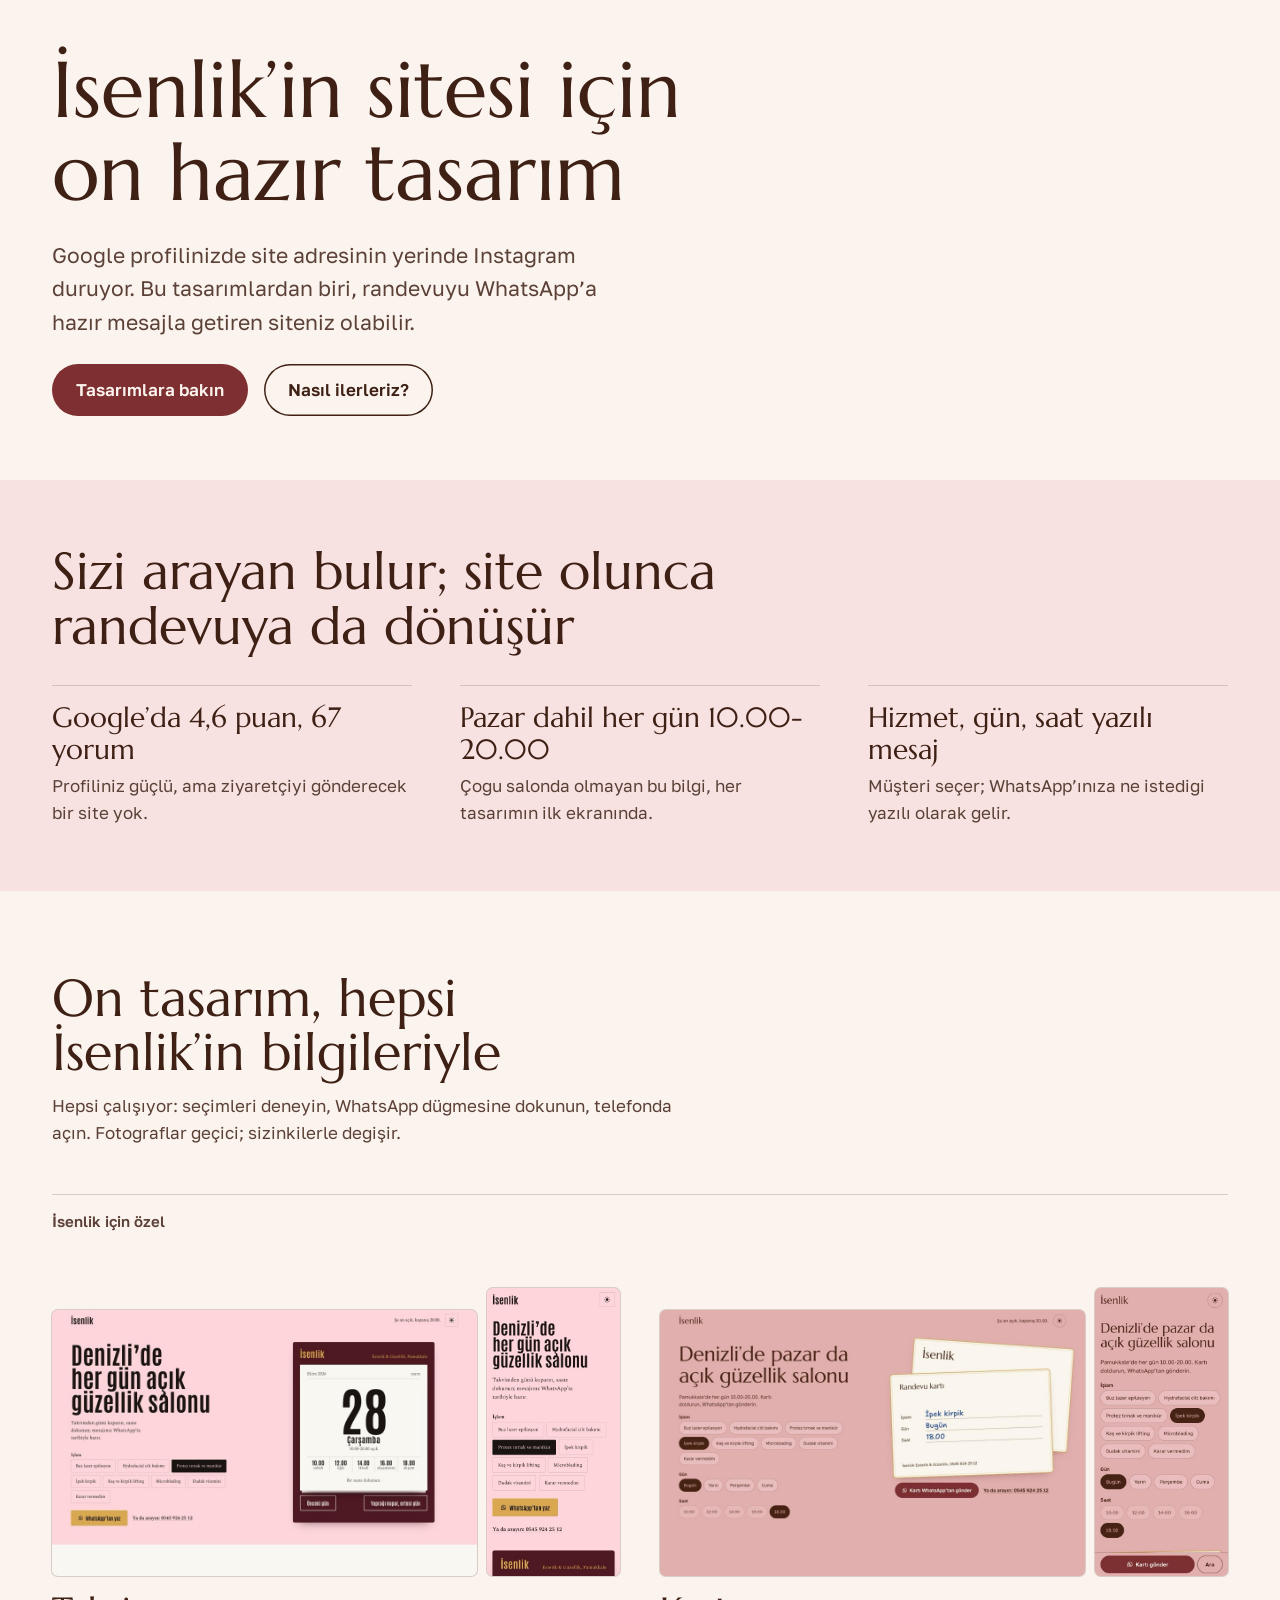
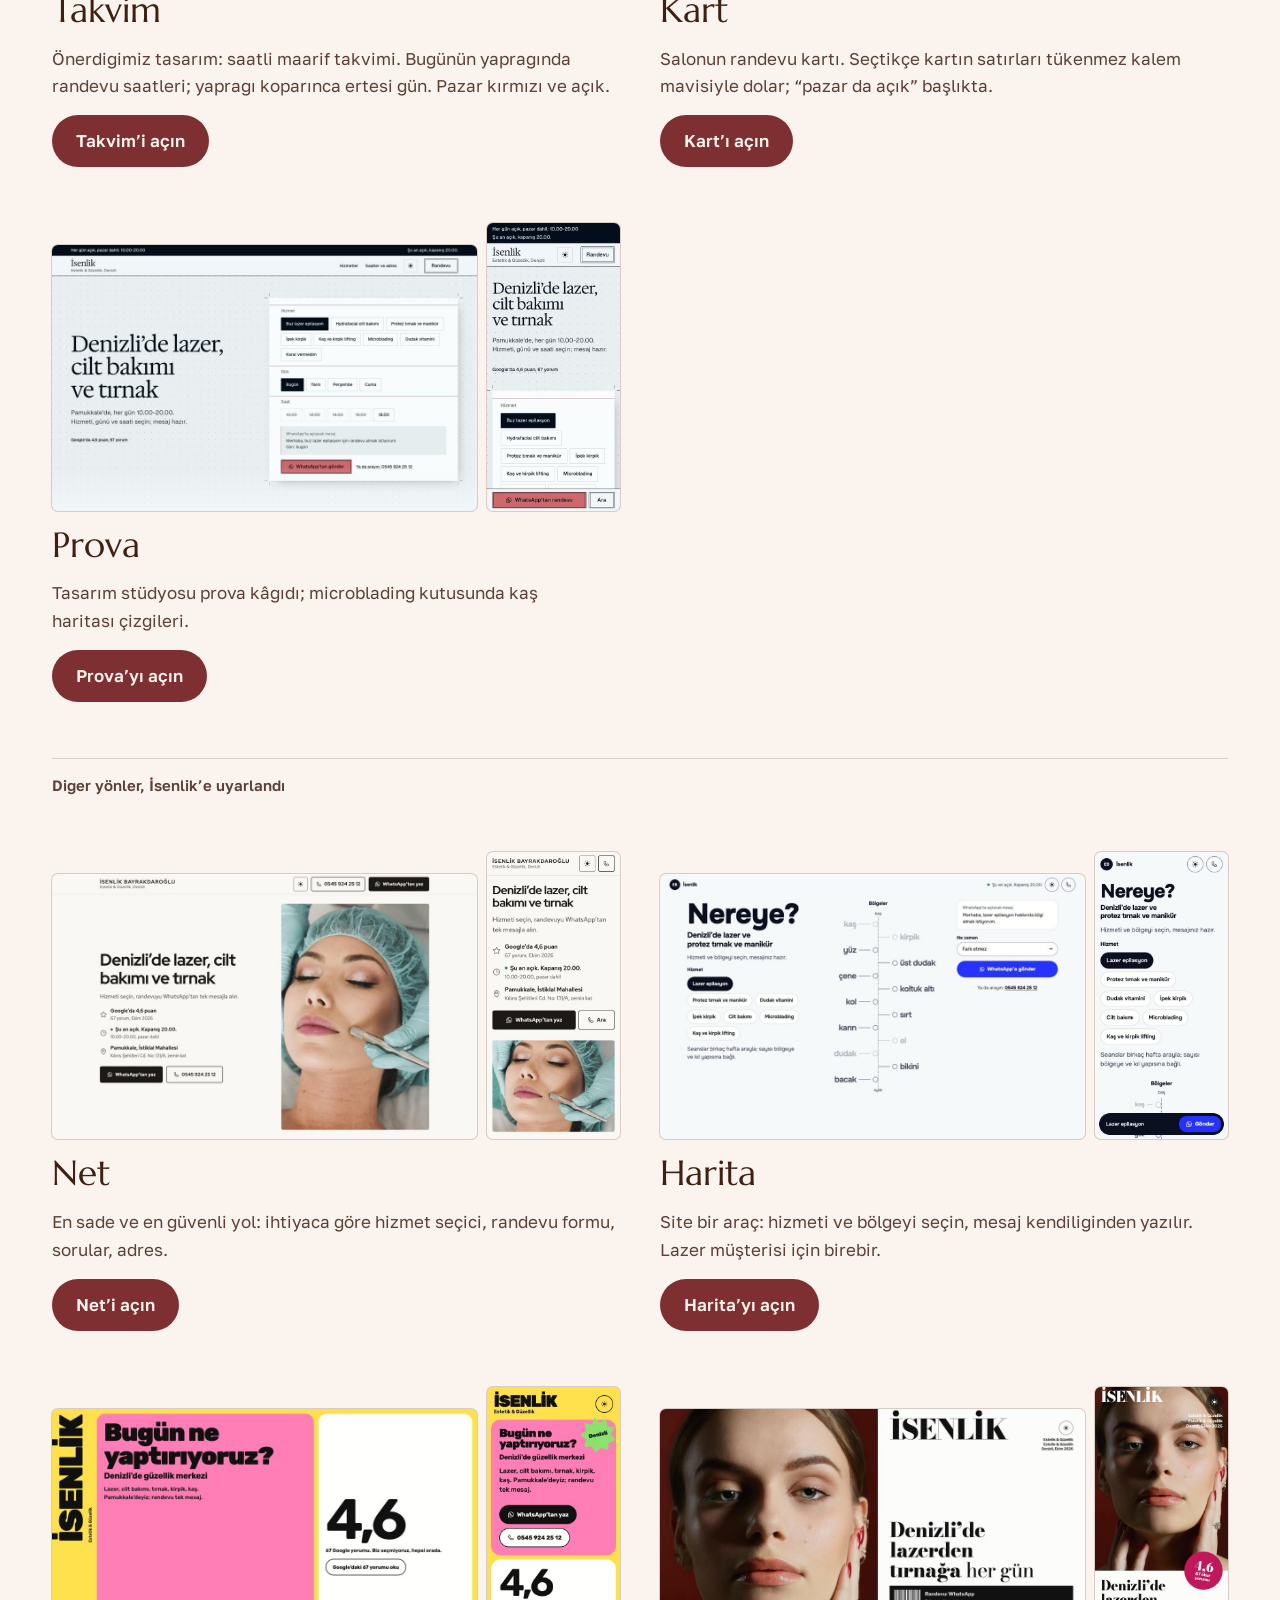
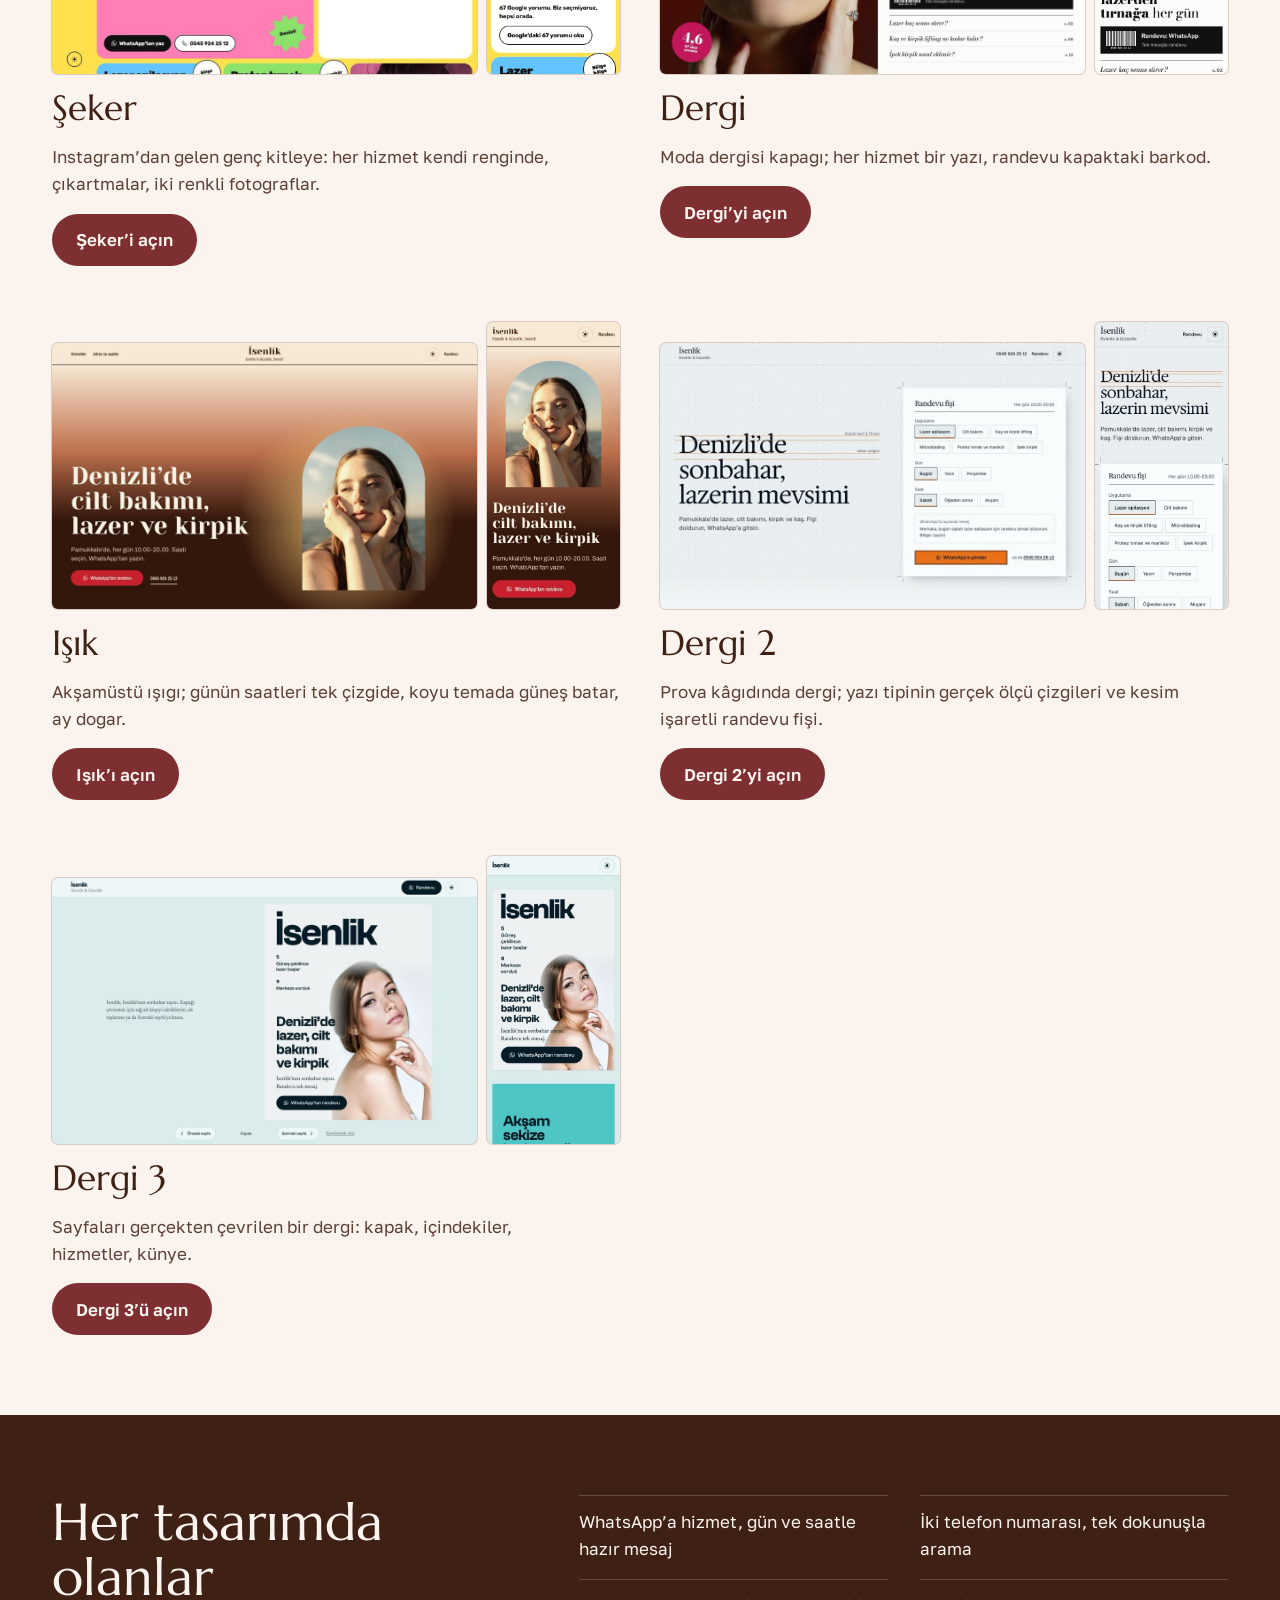
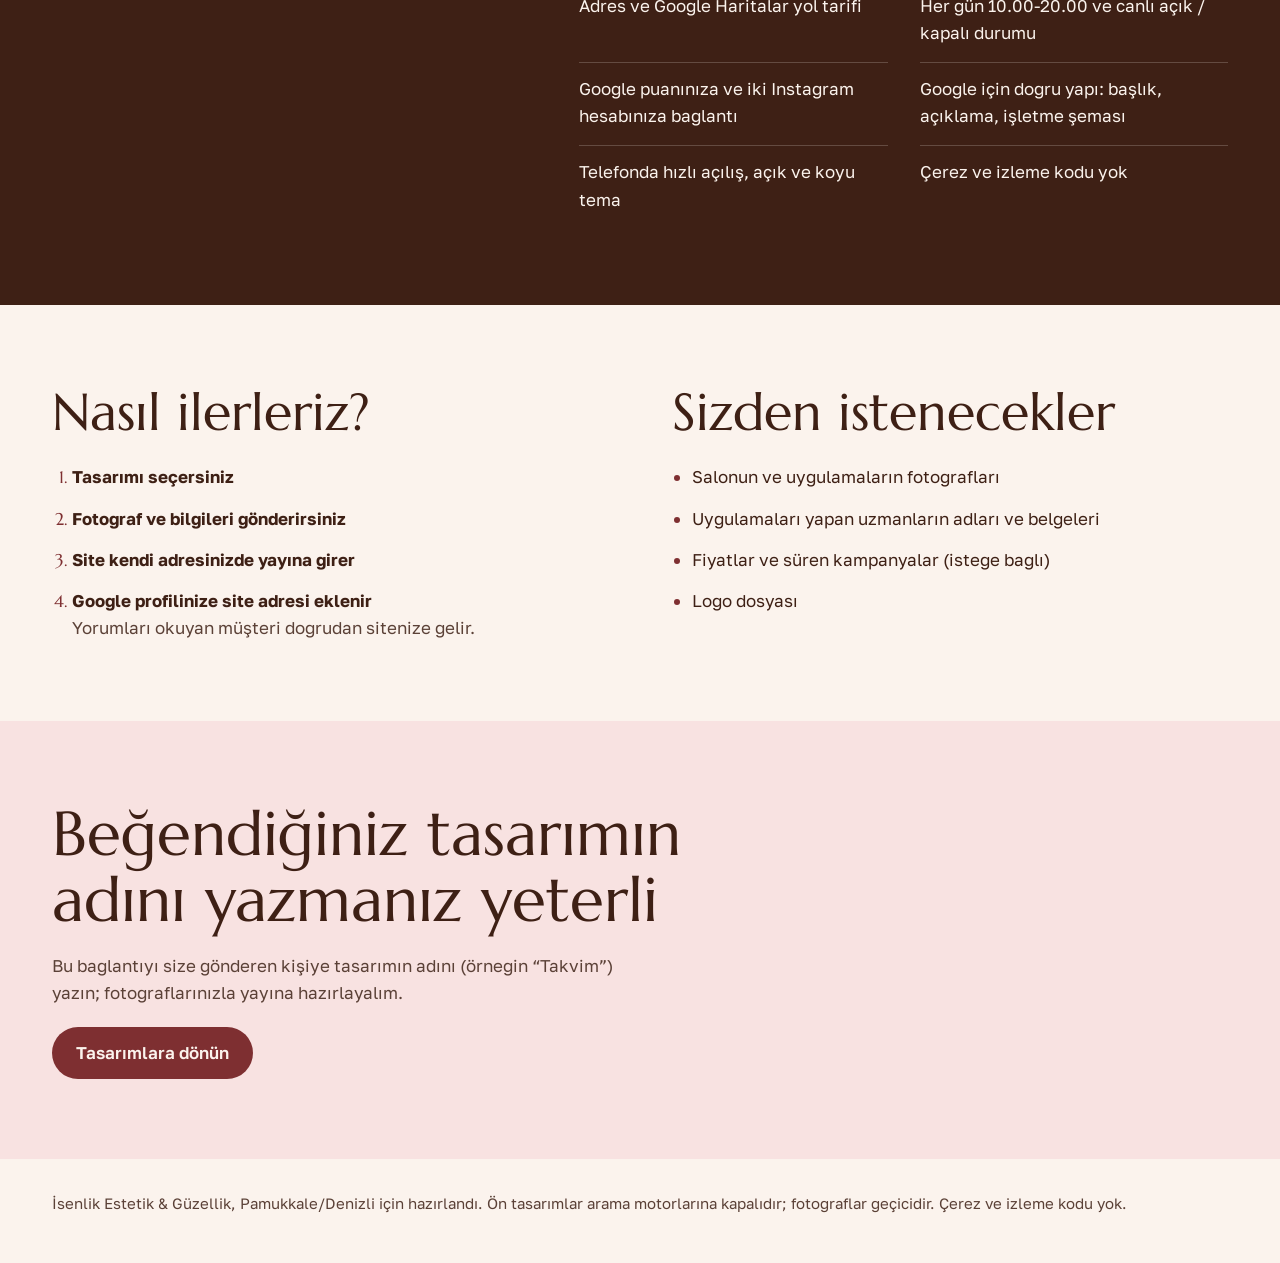
==== commit 748f65df: "Satış vitrini + Esen'in yedi yönü İsenlik'e uyarlandı; yönler yonler/ altında Co-Authored-By: Claude" ====
--- a/index.html
+++ b/index.html
@@ -3,414 +3,191 @@
 <head>
 <meta charset="utf-8">
 <meta name="viewport" content="width=device-width, initial-scale=1">
-<script>try { const t = localStorage.getItem("isenlik-tema"); if (t) document.documentElement.dataset.theme = t; } catch (e) {} document.documentElement.classList.add("js");</script>
-<title>Denizli Lazer Epilasyon, Cilt Bakımı ve Tırnak | İsenlik</title>
-<meta name="description" content="Pamukkale İstiklal Mahallesi’nde buz lazer epilasyon, hydrafacial cilt bakımı, protez tırnak, ipek kirpik ve microblading. Her gün 10.00-20.00, randevu WhatsApp’tan.">
+<title>İsenlik Estetik &amp; Güzellik için On Site Tasarımı</title>
+<meta name="description" content="İsenlik Estetik & Güzellik için hazırlanmış on web sitesi tasarımı: WhatsApp’a hazır randevu mesajı, her gün açık saatler, Google için doğru yapı. Birini seçin, fotoğraflarınızla yayına alalım.">
 <meta name="robots" content="noindex">
 <meta property="og:type" content="website">
 <meta property="og:locale" content="tr_TR">
-<meta property="og:site_name" content="İsenlik Estetik &amp; Güzellik">
-<meta property="og:title" content="Denizli’de lazer, cilt bakımı ve tırnak: İsenlik">
-<meta property="og:description" content="Kıbrıs Şehitleri Cd. No: 131/A, Pamukkale. Her gün 10.00-20.00; hizmeti, günü ve saati seçin, WhatsApp’tan yazın.">
+<meta property="og:title" content="İsenlik için on site tasarımı">
+<meta property="og:description" content="Birini seçin; fotoğraflarınız ve fiyatlarınızla yayına alalım, Google profilinize site adresi eklensin.">
 <meta property="og:url" content="https://anbarci.github.io/isenlik-guzellik-demo/">
-<meta property="og:image" content="https://images.unsplash.com/photo-1769687209448-025548dfca8b?auto=format&amp;fit=crop&amp;q=75&amp;w=1200&amp;h=630">
-<meta name="theme-color" content="#F3F6F8" media="(prefers-color-scheme: light)">
-<meta name="theme-color" content="#14171E" media="(prefers-color-scheme: dark)">
-<link rel="icon" href="data:image/svg+xml,%3Csvg xmlns='http://www.w3.org/2000/svg' viewBox='0 0 32 32'%3E%3Crect width='32' height='32' rx='3' fill='%2313182A'/%3E%3Ctext x='16' y='23' font-family='Georgia,serif' font-size='19' text-anchor='middle' fill='%23CF686B'%3E%C4%B0%3C/text%3E%3C/svg%3E">
+<meta property="og:image" content="https://anbarci.github.io/isenlik-guzellik-demo/img/takvim-masaustu.jpg">
+<link rel="icon" href="data:image/svg+xml,%3Csvg xmlns='http://www.w3.org/2000/svg' viewBox='0 0 32 32'%3E%3Crect width='32' height='32' rx='4' fill='%23FAF6EE'/%3E%3Ctext x='16' y='23' font-family='Georgia,serif' font-size='20' text-anchor='middle' fill='%237E2F31'%3E%C4%B0%3C/text%3E%3C/svg%3E">
 <link rel="preconnect" href="https://fonts.googleapis.com">
 <link rel="preconnect" href="https://fonts.gstatic.com" crossorigin>
-<link rel="preconnect" href="https://images.unsplash.com">
-<link rel="stylesheet" href="https://fonts.googleapis.com/css2?family=Hedvig+Letters+Serif:opsz@12..24&amp;family=Geist:wght@400;500&amp;display=swap">
-<script type="application/ld+json">
-{
- "@context": "https://schema.org",
- "@type": "BeautySalon",
- "@id": "https://anbarci.github.io/isenlik-guzellik-demo/#isletme",
- "name": "İsenlik Estetik & Güzellik",
- "url": "https://anbarci.github.io/isenlik-guzellik-demo/",
- "image": "https://images.unsplash.com/photo-1769687209448-025548dfca8b?auto=format&fit=crop&q=75&w=1200",
- "telephone": "+905459242512",
- "description": "Denizli Pamukkale’de buz lazer epilasyon, hydrafacial cilt bakımı, protez tırnak ve manikür, ipek kirpik, kaş ve kirpik lifting, microblading ve dudak vitamini.",
- "address": {"@type": "PostalAddress", "streetAddress": "İstiklal Mah., Kıbrıs Şehitleri Cd. No: 131/A, zemin kat", "postalCode": "20150", "addressLocality": "Pamukkale", "addressRegion": "Denizli", "addressCountry": "TR"},
- "geo": {"@type": "GeoCoordinates", "latitude": 37.7610957, "longitude": 29.0915701},
- "hasMap": "https://maps.app.goo.gl/QkSQeMYSzZLnV6x28",
- "sameAs": ["https://www.instagram.com/isenlikguzellikdenizli/", "https://www.instagram.com/isenlikguzelliknails/", "https://maps.app.goo.gl/QkSQeMYSzZLnV6x28"],
- "areaServed": {"@type": "City", "name": "Denizli"},
- "openingHoursSpecification": [{"@type": "OpeningHoursSpecification", "dayOfWeek": ["Monday", "Tuesday", "Wednesday", "Thursday", "Friday", "Saturday", "Sunday"], "opens": "10:00", "closes": "20:00"}],
- "hasOfferCatalog": {"@type": "OfferCatalog", "name": "Hizmetler", "itemListElement": [
-  {"@type": "Offer", "itemOffered": {"@type": "Service", "name": "Buz lazer epilasyon"}},
-  {"@type": "Offer", "itemOffered": {"@type": "Service", "name": "Hydrafacial cilt bakımı"}},
-  {"@type": "Offer", "itemOffered": {"@type": "Service", "name": "Protez tırnak ve manikür"}},
-  {"@type": "Offer", "itemOffered": {"@type": "Service", "name": "İpek kirpik"}},
-  {"@type": "Offer", "itemOffered": {"@type": "Service", "name": "Kaş ve kirpik lifting"}},
-  {"@type": "Offer", "itemOffered": {"@type": "Service", "name": "Microblading"}},
-  {"@type": "Offer", "itemOffered": {"@type": "Service", "name": "Dudak vitamini"}}
- ]}
+<link rel="stylesheet" href="https://fonts.googleapis.com/css2?family=Marcellus&amp;family=Golos+Text:wght@400;600&amp;display=swap">
+<style>
+/* Hallmark · shape: a sales sheet for one salon, ten working designs · genre: editorial · theme: custom · job: hire · idea: "show İsenlik its own site ten ways, each already working with its real facts" · vibe: "a designer’s pitch folder, plain and warm"
+ * paper: oklch(97% 0.012 60) · accent: oklch(42% 0.11 22) the brand rose taken deep · display: Marcellus · body: Golos Text · hero: the offer in one line · nav: none · footer: colophon line · imagery: screenshots of the ten designs · signature: every design opens and works
+ * axes: light/roman-serif/warm · posture: restrained · contrast: pass · fold: pass · v2.0.0 */
+/* Hallmark · pre-emit critique: P4 H4 E4 S5 R4 V4 · weakest: P, a catalogue argues little; the opening facts are the argument: 67 reviews, open Sundays, no site */
+:root {
+  --kagit: oklch(97% 0.012 60); --yuzey: oklch(93% 0.025 20); --murekkep: oklch(28% 0.05 40); --soluk: oklch(40% 0.04 40); --cizgi: oklch(28% 0.05 40 / 0.18);
+  --vurgu: oklch(42% 0.11 22); --cizgi-acik: oklch(97% 0.012 60 / 0.2); --vurgu-ustu: oklch(97% 0.012 60); --odak: oklch(30% 0.12 262);
+  --bas: "Marcellus", Georgia, serif; --govde: "Golos Text", system-ui, sans-serif;
+  color-scheme: light;
 }
-</script>
-<style>
-/* Hallmark · shape: Bento Grid · genre: editorial · theme: Studio (deal 2/3, seed denizli-pamukkale-estetik-zellik-4269·f1259c3a·2026-10-26·r0) · job: book · draw: f69337 · brand: İsenlik (spec 2026-10-26)
- * hero: Counter · nav: banner over a retracting bar · footer: index columns · imagery: photographs (stand-ins until the salon's own) · signature: the microblading tile, a brow mapped with the theme's construction guides (start, arch, tail)
- * axes: light/roman-serif/warm · posture: restrained · contrast: pass · fold: pass · v2.0.0 */
-/* Hallmark · pre-emit critique: P4 H4 E4 S5 R4 V5 · weakest: P, a salon page argues little; the booking slip is the argument: pick service, day and hour, the message writes itself; swap: the menu Switcher became an open bento so no service hides behind a tab (geo.md) */
-@import url("./tokens.css");
-@import url("./base.css");
+*, *::before, *::after { box-sizing: border-box; }
+html, body { overflow-x: clip; }
+body { margin: 0; background: var(--kagit); color: var(--murekkep); font: 400 1.0625rem/1.6 var(--govde); }
+h1, h2, h3 { margin: 0; font-family: var(--bas); font-weight: 400; line-height: 1.05; text-wrap: balance; overflow-wrap: break-word; min-width: 0; }
+p { margin: 0; text-wrap: pretty; }
+a { color: inherit; text-underline-offset: 0.2em; }
+img { display: block; max-width: 100%; height: auto; border-radius: 6px; box-shadow: 0 0 0 1px var(--cizgi); background: var(--yuzey); }
+:focus-visible { outline: 3px solid var(--odak); outline-offset: 3px; }
+.kap { max-width: 1240px; margin-inline: auto; padding-inline: 1rem; }
+@media (min-width: 768px) { .kap { padding-inline: 2rem; } }
+.btn { display: inline-flex; align-items: center; justify-content: center; min-height: 52px; padding: 0 1.5rem; border-radius: 999px; background: var(--vurgu); color: var(--vurgu-ustu); font-weight: 600; text-decoration: none; transition: transform 120ms cubic-bezier(0.16, 1, 0.3, 1); }
+.btn:active { transform: translateY(1px); }
+.btn--acik { background: transparent; color: var(--murekkep); box-shadow: inset 0 0 0 1.5px var(--murekkep); }
 
-:root {
-  --color-accent: oklch(64% 0.13 20);
-  --color-focus: oklch(50% 0.15 20);
-  --grain: url("data:image/svg+xml;utf8,<svg xmlns='http://www.w3.org/2000/svg' width='160' height='160'><filter id='g'><feTurbulence type='fractalNoise' baseFrequency='.9' numOctaves='2' stitchTiles='stitch'/><feColorMatrix values='0 0 0 0 0 0 0 0 0 0 0 0 0 0 0 0 0 0 .06 0'/></filter><rect width='100%' height='100%' filter='url(%23g)'/></svg>");
-}
-:root[data-theme="dark"] {
-  color-scheme: dark;
-  --color-paper: oklch(17% 0.02 250); --color-paper-2: oklch(21% 0.02 250); --color-paper-3: oklch(25% 0.02 250); --color-paper-hi: oklch(23% 0.02 250);
-  --color-ink: oklch(95% 0.006 215); --color-ink-2: oklch(86% 0.01 220); --color-muted: oklch(74% 0.015 240); --color-rule: oklch(34% 0.015 245);
-  --color-accent: oklch(72% 0.12 20); --color-accent-ink: oklch(17% 0.02 250); --color-focus: oklch(76% 0.12 20);
-  --color-dot: color-mix(in oklab, var(--color-ink) 14%, transparent); --color-mark: color-mix(in oklab, var(--color-ink) 58%, transparent);
-}
-@media (prefers-color-scheme: dark) {
-  :root:not([data-theme="light"]) {
-    color-scheme: dark;
-    --color-paper: oklch(17% 0.02 250); --color-paper-2: oklch(21% 0.02 250); --color-paper-3: oklch(25% 0.02 250); --color-paper-hi: oklch(23% 0.02 250);
-    --color-ink: oklch(95% 0.006 215); --color-ink-2: oklch(86% 0.01 220); --color-muted: oklch(74% 0.015 240); --color-rule: oklch(34% 0.015 245);
-    --color-accent: oklch(72% 0.12 20); --color-accent-ink: oklch(17% 0.02 250); --color-focus: oklch(76% 0.12 20);
-    --color-dot: color-mix(in oklab, var(--color-ink) 14%, transparent); --color-mark: color-mix(in oklab, var(--color-ink) 58%, transparent);
-  }
-}
-body { padding-bottom: calc(72px + env(safe-area-inset-bottom)); }
-@media (min-width: 60rem) { body { padding-bottom: 0; } }
-h1, h2, h3 { font-weight: 400; line-height: 1.02; font-optical-sizing: auto; }
-h3 { letter-spacing: -0.005em; }
-a:hover { text-decoration-color: var(--color-accent); }
-.etiket-yazi { font: 500 var(--text-sm)/1.4 var(--font-body); color: var(--color-muted); }
-svg.i { width: 1.125rem; height: 1.125rem; flex: none; }
+.giris { padding-block: 3rem 4rem; }
+.giris .kap { display: grid; gap: 1.5rem; }
+.giris small { font-size: 0.9375rem; color: var(--soluk); }
+.giris h1 { font-size: clamp(2.75rem, 1.6rem + 4.2vw, 5.75rem); max-width: 16ch; }
+.giris .lead { font-size: clamp(1.125rem, 1rem + 0.4vw, 1.375rem); max-width: 46ch; color: var(--soluk); }
+.eylem { display: flex; flex-wrap: wrap; gap: 0.75rem 1rem; align-items: center; }
 
-.proof { background-image: var(--grain), radial-gradient(circle at 1px 1px, var(--color-dot) 1px, transparent 1.4px); background-size: 160px 160px, 24px 24px; }
-.crop { position: relative; --l: 8px; --o: 12px; }
-.crop::before { content: ""; position: absolute; inset: calc(-1 * var(--o)); pointer-events: none; z-index: 2;
-  background:
-    linear-gradient(var(--color-mark), var(--color-mark)) left 0 top var(--o) / var(--l) 1px no-repeat,
-    linear-gradient(var(--color-mark), var(--color-mark)) left var(--o) top 0 / 1px var(--l) no-repeat,
-    linear-gradient(var(--color-mark), var(--color-mark)) right 0 top var(--o) / var(--l) 1px no-repeat,
-    linear-gradient(var(--color-mark), var(--color-mark)) right var(--o) top 0 / 1px var(--l) no-repeat,
-    linear-gradient(var(--color-mark), var(--color-mark)) left 0 bottom var(--o) / var(--l) 1px no-repeat,
-    linear-gradient(var(--color-mark), var(--color-mark)) left var(--o) bottom 0 / 1px var(--l) no-repeat,
-    linear-gradient(var(--color-mark), var(--color-mark)) right 0 bottom var(--o) / var(--l) 1px no-repeat,
-    linear-gradient(var(--color-mark), var(--color-mark)) right var(--o) bottom 0 / 1px var(--l) no-repeat; }
+.neden { background: var(--yuzey); padding-block: 4rem; }
+.neden .kap { display: grid; gap: 2rem; }
+.neden h2 { font-size: clamp(2rem, 1.4rem + 2.4vw, 3.25rem); max-width: 20ch; }
+.olgular { margin: 0; padding: 0; list-style: none; display: grid; gap: 1.5rem 3rem; }
+.olgular li { display: grid; gap: 0.375rem; padding-top: 1rem; border-top: 1px solid var(--cizgi); }
+.olgular b { font: 400 clamp(1.375rem, 1.1rem + 0.8vw, 1.75rem)/1.15 var(--bas); }
+.olgular span { color: var(--soluk); }
+@media (min-width: 900px) { .olgular { grid-template-columns: repeat(3, minmax(0, 1fr)); } }
 
-.btn { position: relative; display: inline-flex; align-items: center; justify-content: center; gap: var(--space-xs); min-height: 48px; padding: 0 var(--space-lg); border: var(--rule-hair) solid var(--color-ink); border-radius: 2px; background: transparent; color: var(--color-ink); font: 500 var(--text-md)/1 var(--font-body); text-decoration: none; white-space: nowrap; cursor: pointer; transition: background-color var(--dur-short) var(--ease-out), transform var(--dur-micro) var(--ease-out); }
-.btn::after { content: ""; position: absolute; inset: 2px; border: var(--rule-hair) solid var(--color-mark); border-radius: 1px; pointer-events: none; }
-.btn:hover { background: var(--color-paper-2); }
-.btn:active { transform: translateY(1px); }
-.btn--ana { background: var(--color-accent); color: var(--color-accent-ink); }
-.btn--ana:hover { background: color-mix(in oklab, var(--color-accent) 88%, var(--color-ink)); }
-.btn:disabled, .btn[aria-disabled="true"] { opacity: 0.55; cursor: not-allowed; transform: none; }
-.yaz { display: inline-flex; align-items: center; gap: var(--space-xs); min-height: 44px; font: 500 var(--text-sm)/1.3 var(--font-body); color: var(--color-ink); text-decoration: underline; text-decoration-color: var(--color-rule); }
-.yaz:hover { text-decoration-color: var(--color-accent); }
+.katalog { padding-block: 5rem; }
+.katalog .kap { display: grid; gap: 3rem; }
+.katalog-bas { display: grid; gap: 0.75rem; max-width: 60ch; }
+.katalog-bas h2 { font-size: clamp(2rem, 1.4rem + 2.4vw, 3.25rem); }
+.katalog-bas p { color: var(--soluk); }
+.tasarimlar { margin: 0; padding: 0; list-style: none; display: grid; gap: 3.5rem 2.5rem; }
+@media (min-width: 900px) { .tasarimlar { grid-template-columns: repeat(2, minmax(0, 1fr)); } }
+.tasarim { display: grid; gap: 1rem; align-content: start; }
+.goruntu { display: grid; grid-template-columns: minmax(0, 3.2fr) minmax(0, 1fr); gap: 0.625rem; align-items: end; }
+.tasarim h3 { font-size: clamp(1.75rem, 1.4rem + 1vw, 2.25rem); }
+.tasarim p { color: var(--soluk); max-width: 52ch; }
+.tasarim .btn { justify-self: start; }
+.ayrac { grid-column: 1 / -1; padding-top: 1rem; border-top: 1px solid var(--cizgi); font: 600 0.9375rem/1.4 var(--govde); color: var(--soluk); }
 
-.banner { background: var(--color-ink); color: var(--color-paper); }
-.banner .container { display: flex; flex-wrap: wrap; justify-content: space-between; gap: var(--space-2xs) var(--space-lg); padding-block: var(--space-xs); font: 500 var(--text-sm)/1.4 var(--font-body); }
-.banner [data-durum] { color: var(--color-paper-3); }
-.cubuk-ust { position: sticky; top: 0; z-index: var(--z-sticky-nav); background: var(--color-paper); border-bottom: var(--rule-hair) solid var(--color-ink); }
-.cubuk-ust .container { display: flex; align-items: center; justify-content: space-between; gap: var(--space-md); min-height: 68px; }
-.marka { display: grid; text-decoration: none; line-height: 1; gap: var(--space-2xs); min-height: 44px; align-content: center; }
-.marka b { font: 400 1.75rem/1 var(--font-display); letter-spacing: -0.02em; }
-.marka span { font: 500 var(--text-xs)/1 var(--font-body); color: var(--color-muted); }
-.menu { display: flex; align-items: center; gap: var(--space-lg); }
-.menu a:not(.btn) { font: 500 var(--text-sm)/1 var(--font-body); text-decoration: none; display: inline-flex; align-items: center; min-height: 44px; }
-.menu a:not(.btn):hover { text-decoration: underline; text-decoration-color: var(--color-accent); }
-.tema-simge { display: inline-grid; place-items: center; width: 44px; height: 44px; padding: 0; border: var(--rule-hair) solid var(--color-rule); border-radius: 2px; background: transparent; color: var(--color-ink); cursor: pointer; }
-.tema-simge[hidden] { display: none; }
-@media (max-width: 60rem) { .menu a.bag { display: none; } .menu .btn { padding-inline: var(--space-md); } }
+.icerik { background: var(--murekkep); color: var(--kagit); padding-block: 5rem; }
+.icerik .kap { display: grid; gap: 2.5rem; }
+@media (min-width: 900px) { .icerik .kap { grid-template-columns: minmax(0, 1fr) minmax(0, 1.4fr); gap: 4rem; } }
+.icerik h2 { font-size: clamp(2rem, 1.4rem + 2.4vw, 3.25rem); }
+.ozellik { margin: 0; padding: 0; list-style: none; display: grid; gap: 0.25rem 2rem; }
+@media (min-width: 640px) { .ozellik { grid-template-columns: repeat(2, minmax(0, 1fr)); } }
+.ozellik li { padding-block: 0.75rem; border-top: 1px solid var(--cizgi-acik); }
+.icerik :focus-visible { outline-color: var(--kagit); }
 
-.sayac { padding-block: var(--space-xl) var(--space-2xl); -webkit-mask-image: linear-gradient(to bottom, var(--color-ink) 82%, transparent); mask-image: linear-gradient(to bottom, var(--color-ink) 82%, transparent); }
-.sayac .container { display: grid; grid-template-columns: repeat(12, minmax(0, 1fr)); column-gap: var(--gap-columns); row-gap: var(--space-xl); align-items: center; min-height: calc(100svh - 68px - 40px - var(--space-xl) - var(--space-2xl)); }
-.sayac-yazi { grid-column: 1 / span 5; display: grid; gap: var(--space-lg); align-content: center; }
-.sayac h1 { font-size: clamp(2.75rem, 2rem + 3.4vw, 4.75rem); max-width: 14ch; }
-.sayac .lead { color: var(--color-ink-2); max-width: 30ch; }
-.sayac .yaz { justify-self: start; }
-.fis { grid-column: 7 / span 6; background: var(--color-paper-hi); box-shadow: var(--shadow-sheet); border-radius: var(--radius-card); padding: var(--space-lg) var(--space-xl); display: grid; gap: var(--space-md); --o: 16px; --l: 10px; }
-.adim { position: relative; display: grid; gap: var(--space-xs); padding: var(--space-sm) 0 0; border: 0; margin: 0; min-width: 0; }
-.adim::before { content: ""; position: absolute; left: calc(-1 * var(--space-xl)); right: calc(-1 * var(--space-xl)); top: 0; height: 1px; background: var(--color-accent); transform-origin: left; }
-.adim legend { float: left; width: 100%; padding: 0; margin-bottom: var(--space-xs); font: 500 var(--text-sm)/1 var(--font-body); color: var(--color-muted); }
-.ciplar { display: flex; flex-wrap: wrap; gap: var(--space-xs); clear: both; }
-.cip { position: relative; display: inline-flex; align-items: center; min-height: 44px; padding: 0 var(--space-md); border: var(--rule-hair) solid var(--color-rule); border-radius: 2px; font: 500 var(--text-sm)/1.2 var(--font-body); cursor: pointer; transition: border-color var(--dur-short) var(--ease-out), background-color var(--dur-short) var(--ease-out); }
-.cip input { position: absolute; opacity: 0; width: 1px; height: 1px; }
-.cip:hover { border-color: var(--color-ink); }
-.cip:has(input:checked) { background: var(--color-ink); color: var(--color-paper); border-color: var(--color-ink); }
-.cip:has(input:focus-visible) { outline: 2px solid var(--color-focus); outline-offset: 2px; }
-.cip:has(input:disabled) { opacity: 0.55; cursor: not-allowed; text-decoration: line-through; }
-.mesaj { background: var(--color-paper-2); padding: var(--space-md); white-space: pre-line; font: 400 var(--text-sm)/1.5 var(--font-body); color: var(--color-ink-2); border-left: var(--rule-hair) solid var(--color-accent); }
-.mesaj small { display: block; font-size: var(--text-xs); color: var(--color-muted); margin-bottom: var(--space-2xs); }
-.fis-eylem { display: flex; flex-wrap: wrap; align-items: center; gap: var(--space-md); }
-@media (prefers-reduced-motion: no-preference) { .js .adim::before { animation: ciz var(--dur-long) var(--ease-out) both; } .js .adim:nth-of-type(2)::before { animation-delay: 80ms; } .js .adim:nth-of-type(3)::before { animation-delay: 160ms; } @keyframes ciz { from { transform: scaleX(0); } } }
-@media (max-width: 60rem) {
-  .sayac { -webkit-mask-image: none; mask-image: none; padding-block: var(--space-xl) var(--space-2xl); }
-  .sayac .container { min-height: 0; }
-  .sayac-yazi, .fis { grid-column: 1 / -1; }
-  .fis { padding: var(--space-lg); }
-  .adim::before { left: calc(-1 * var(--space-lg)); right: calc(-1 * var(--space-lg)); }
-}
+.adim { padding-block: 5rem; }
+.adim .kap { display: grid; gap: 3rem; }
+@media (min-width: 900px) { .adim .kap { grid-template-columns: minmax(0, 1fr) minmax(0, 1fr); gap: 4rem; } }
+.adim h2 { font-size: clamp(2rem, 1.4rem + 2.4vw, 3.25rem); margin-bottom: 1.5rem; }
+.adim ol, .adim ul { margin: 0; padding-left: 1.25rem; display: grid; gap: 0.875rem; }
+.adim li::marker { font-family: var(--bas); color: var(--vurgu); }
+.adim li b { display: block; }
+.adim li span { color: var(--soluk); }
 
-.bolum { padding-block: var(--section-gap); }
-.bolum-bas { display: grid; gap: var(--space-md); margin-bottom: var(--space-2xl); }
-.bento { display: grid; grid-template-columns: repeat(12, minmax(0, 1fr)); gap: var(--gap-columns); }
-.karo { position: relative; display: grid; gap: var(--space-sm); align-content: start; min-width: 0; padding: var(--space-lg); background: var(--color-paper-2); border-radius: var(--radius-card); }
-.karo h3 { font-size: var(--text-title); }
-.karo p { color: var(--color-ink-2); max-width: 46ch; }
-.karo .foto { margin: calc(-1 * var(--space-lg)) calc(-1 * var(--space-lg)) var(--space-xs); aspect-ratio: 16 / 9; border-radius: var(--radius-card) var(--radius-card) 0 0; }
-.karo .foto > img { object-position: 50% 45%; }
-.k-7 { grid-column: span 7; } .k-5 { grid-column: span 5; } .k-4 { grid-column: span 4; } .k-3 { grid-column: span 3; } .k-8 { grid-column: span 8; }
-.k-uzun { grid-row: span 2; }
-.k-uzun .foto { aspect-ratio: auto; height: clamp(18rem, 32vw, 30rem); }
-.k-kas .harita { margin: calc(-1 * var(--space-lg)) calc(-1 * var(--space-lg)) var(--space-xs); aspect-ratio: 2 / 1; position: relative; border-radius: var(--radius-card) var(--radius-card) 0 0; }
-.kilavuz { position: absolute; z-index: 2; background: var(--color-accent); pointer-events: none; }
-.kilavuz--dik { top: 6%; bottom: 6%; width: 1px; transform-origin: top; }
-.k-bitis { left: 22%; } .k-kemer { left: 58%; } .k-bas { left: 88%; }
-.kilavuz--yatay { height: 1px; left: 18%; right: 8%; top: 37%; transform-origin: left; }
-.kilavuz span { position: absolute; bottom: -1.6rem; left: 0; transform: translateX(-50%); font: 500 var(--text-xs)/1 var(--font-body); color: var(--color-ink); background: var(--color-paper-hi); padding: var(--space-3xs) var(--space-2xs); border-radius: 2px; white-space: nowrap; }
-@media (prefers-reduced-motion: no-preference) { .js .kilavuz--dik { animation: dik 0.6s var(--ease-out) both; } .js .kilavuz--yatay { animation: yatay 0.7s var(--ease-out) 0.2s both; } @keyframes dik { from { transform: scaleY(0); } } @keyframes yatay { from { transform: scaleX(0); } } }
-.puan { font: 400 clamp(4.5rem, 3rem + 5vw, 8rem)/0.9 var(--font-display); letter-spacing: -0.03em; font-variant-numeric: tabular-nums; }
-@media (max-width: 60rem) { .k-7, .k-5, .k-4, .k-3, .k-8 { grid-column: span 6; } .k-kas { grid-column: 1 / -1; } .k-uzun { grid-row: auto; } }
-@media (max-width: 40rem) { .k-7, .k-5, .k-4, .k-3, .k-8 { grid-column: 1 / -1; } }
-
-.raf { margin: 0; aspect-ratio: 21 / 9; min-height: 320px; }
-.raf > img { object-position: 50% 40%; }
-@media (max-width: 60rem) { .raf { aspect-ratio: 4 / 3; min-height: 0; } }
-
-.sorular { display: grid; grid-template-columns: repeat(12, minmax(0, 1fr)); gap: var(--gap-columns); }
-.sorular h2 { grid-column: 1 / span 4; }
-.sorular dl { grid-column: 5 / span 8; margin: 0; border-top: var(--rule-hair) solid var(--color-ink); }
-.sorular dl div { display: grid; gap: var(--space-xs); padding-block: var(--space-lg); border-bottom: var(--rule-hair) solid var(--color-rule); }
-.sorular dt { font: 400 var(--text-title)/1.2 var(--font-display); }
-.sorular dd { margin: 0; color: var(--color-ink-2); max-width: 60ch; text-wrap: pretty; }
-@media (max-width: 60rem) { .sorular h2, .sorular dl { grid-column: 1 / -1; } }
-
-.adres { background: var(--color-paper-2); }
-.adres .container { display: grid; grid-template-columns: repeat(12, minmax(0, 1fr)); gap: var(--space-xl) var(--gap-columns); }
-.adres-yazi { grid-column: 1 / span 5; display: grid; gap: var(--space-lg); align-content: start; }
-address { font-style: normal; color: var(--color-ink-2); }
-.telefonlar { display: grid; gap: var(--space-2xs); }
-.telefonlar a { font: 400 var(--text-title)/1.2 var(--font-display); text-decoration: none; display: inline-flex; align-items: center; min-height: 44px; }
-.telefonlar a:hover { color: var(--color-ink); text-decoration: underline; text-decoration-color: var(--color-accent); }
-.adres .fis-eylem { margin-top: var(--space-xs); }
-.saatler { grid-column: 7 / span 6; width: 100%; border-collapse: collapse; border-top: var(--rule-hair) solid var(--color-ink); font-variant-numeric: tabular-nums; }
-.saatler th, .saatler td { text-align: left; font-weight: 400; padding-block: var(--space-sm); border-bottom: var(--rule-hair) solid var(--color-rule); }
-.saatler td { text-align: right; }
-.saatler .bugun > * { font-weight: 500; }
-.saatler .bugun span { font: 500 var(--text-xs)/1 var(--font-body); color: var(--color-muted); }
-.saatler caption { caption-side: bottom; text-align: left; padding-top: var(--space-sm); }
-@media (max-width: 60rem) { .adres-yazi, .saatler { grid-column: 1 / -1; } }
-
-.dizin { border-top: var(--rule-hair) solid var(--color-ink); padding-block: var(--space-2xl) var(--space-xl); }
-.dizin .sutunlar { display: grid; grid-template-columns: repeat(4, minmax(0, 1fr)); gap: var(--space-xl) var(--gap-columns); }
-.dizin h2 { font: 500 var(--text-sm)/1 var(--font-body); letter-spacing: 0; color: var(--color-muted); margin-bottom: var(--space-sm); max-width: none; }
-.dizin ul { list-style: none; margin: 0; padding: 0; display: grid; gap: var(--space-3xs); }
-.dizin a { display: inline-flex; align-items: center; min-height: 36px; text-decoration: none; font: 400 var(--text-md)/1.3 var(--font-body); }
-.dizin a:hover { text-decoration: underline; text-decoration-color: var(--color-accent); }
-.dizin .yasal { margin-top: var(--space-2xl); padding-top: var(--space-md); border-top: var(--rule-hair) solid var(--color-rule); }
-@media (max-width: 60rem) { .dizin .sutunlar { grid-template-columns: repeat(2, minmax(0, 1fr)); } }
-@media (max-width: 40rem) { .dizin .sutunlar { grid-template-columns: minmax(0, 1fr); } }
-
-.cubuk { position: fixed; inset: auto 0 0 0; z-index: var(--z-sticky); display: flex; gap: var(--space-xs); padding: var(--space-xs) var(--space-md) calc(var(--space-xs) + env(safe-area-inset-bottom)); background: var(--color-paper); border-top: var(--rule-hair) solid var(--color-ink); transition: transform var(--dur-short) var(--ease-out); }
-.cubuk .btn { flex: 1; }
-.cubuk .btn:last-child { flex: none; }
-.cubuk.gizle { transform: translateY(110%); }
-@media (min-width: 60rem) { .cubuk { display: none; } }
+.kapanis { background: var(--yuzey); padding-block: 5rem; }
+.kapanis .kap { display: grid; gap: 1.25rem; justify-items: start; }
+.kapanis h2 { font-size: clamp(2.25rem, 1.5rem + 3vw, 4rem); max-width: 18ch; }
+.kapanis p { color: var(--soluk); max-width: 52ch; }
+@media (prefers-reduced-motion: reduce) { .btn { transition: none; } .btn:active { transform: none; } }
+.alt { padding-block: 2rem 3rem; font-size: 0.9375rem; color: var(--soluk); }
 </style>
 </head>
 <body>
-<svg width="0" height="0" style="position:absolute" aria-hidden="true">
-  <symbol id="i-wa" viewBox="0 0 256 256"><path fill="currentColor" d="M187.58,144.84l-32-16a8,8,0,0,0-8,.5l-14.69,9.8a40.55,40.55,0,0,1-16-16l9.8-14.69a8,8,0,0,0,.5-8l-16-32A8,8,0,0,0,104,64a40,40,0,0,0-40,40,88.1,88.1,0,0,0,88,88,40,40,0,0,0,40-40A8,8,0,0,0,187.58,144.84ZM152,176a72.08,72.08,0,0,1-72-72A24,24,0,0,1,99.29,80.46l11.48,23L101,118a8,8,0,0,0-.73,7.51,56.47,56.47,0,0,0,30.15,30.15A8,8,0,0,0,138,155l14.61-9.74,23,11.48A24,24,0,0,1,152,176ZM128,24A104,104,0,0,0,36.18,176.88L24.83,210.93a16,16,0,0,0,20.24,20.24l34.05-11.35A104,104,0,1,0,128,24Zm0,192a87.87,87.87,0,0,1-44.06-11.81,8,8,0,0,0-6.54-.67L40,216,52.47,178.6a8,8,0,0,0-.66-6.54A88,88,0,1,1,128,216Z"/></symbol>
-</svg>
-<div class="banner">
-  <div class="container"><p>Her gün açık, pazar dahil: 10.00-20.00</p><p data-durum hidden></p></div>
-</div>
-<header class="cubuk-ust proof">
-  <div class="container">
-    <a class="marka" href="./" aria-label="İsenlik Estetik ve Güzellik, sayfanın başı"><b>İsenlik</b><span>Estetik &amp; Güzellik, Denizli</span></a>
-    <nav class="menu" aria-label="Sayfa">
-      <a class="bag" href="#hizmetler">Hizmetler</a>
-      <a class="bag" href="#adres">Saatler ve adres</a>
-      <button class="tema-simge" type="button" data-tema-dugme aria-label="Koyu temaya geç" hidden></button>
-      <a class="btn" href="#randevu">Randevu</a>
-    </nav>
-  </div>
-</header>
-
 <main>
-  <section class="sayac proof" id="randevu" aria-labelledby="baslik">
-    <div class="container">
-      <div class="sayac-yazi">
-        <h1 id="baslik">Denizli’de lazer, cilt bakımı ve tırnak</h1>
-        <p class="lead">Pamukkale’de, her gün 10.00-20.00. Hizmeti, günü ve saati seçin; mesaj hazır.</p>
-        <a class="yaz" href="https://maps.app.goo.gl/QkSQeMYSzZLnV6x28">Google’da 4,6 puan, 67 yorum</a>
-      </div>
-      <form class="fis crop" data-fis aria-label="Randevu fişi">
-        <fieldset class="adim">
-          <legend>Hizmet</legend>
-          <div class="ciplar">
-            <label class="cip"><input type="radio" name="hizmet" value="buz lazer epilasyon" checked>Buz lazer epilasyon</label>
-            <label class="cip"><input type="radio" name="hizmet" value="hydrafacial cilt bakımı">Hydrafacial cilt bakımı</label>
-            <label class="cip"><input type="radio" name="hizmet" value="protez tırnak ve manikür">Protez tırnak ve manikür</label>
-            <label class="cip"><input type="radio" name="hizmet" value="ipek kirpik">İpek kirpik</label>
-            <label class="cip"><input type="radio" name="hizmet" value="kaş ve kirpik lifting">Kaş ve kirpik lifting</label>
-            <label class="cip"><input type="radio" name="hizmet" value="microblading">Microblading</label>
-            <label class="cip"><input type="radio" name="hizmet" value="dudak vitamini">Dudak vitamini</label>
-            <label class="cip"><input type="radio" name="hizmet" value="">Karar vermedim</label>
-          </div>
-        </fieldset>
-        <fieldset class="adim">
-          <legend>Gün</legend>
-          <div class="ciplar" data-gunler>
-            <label class="cip"><input type="radio" name="gun" value="bugün" checked>Bugün</label>
-            <label class="cip"><input type="radio" name="gun" value="yarın">Yarın</label>
-            <label class="cip"><input type="radio" name="gun" value="bu hafta">Bu hafta</label>
-          </div>
-        </fieldset>
-        <fieldset class="adim">
-          <legend>Saat</legend>
-          <div class="ciplar">
-            <label class="cip"><input type="radio" name="saat" value="10.00" data-saat="10">10.00</label>
-            <label class="cip"><input type="radio" name="saat" value="12.00" data-saat="12">12.00</label>
-            <label class="cip"><input type="radio" name="saat" value="14.00" data-saat="14">14.00</label>
-            <label class="cip"><input type="radio" name="saat" value="16.00" data-saat="16">16.00</label>
-            <label class="cip"><input type="radio" name="saat" value="18.00" data-saat="18">18.00</label>
-          </div>
-        </fieldset>
-        <p class="mesaj"><small>WhatsApp’ta açılacak mesaj</small><output data-mesaj>Merhaba, buz lazer epilasyon için randevu almak istiyorum.</output></p>
-        <div class="fis-eylem" data-cubuk-gizle>
-          <a class="btn btn--ana" data-gonder href="https://wa.me/905459242512?text=Merhaba%2C%20buz%20lazer%20epilasyon%20i%C3%A7in%20randevu%20almak%20istiyorum."><svg class="i" aria-hidden="true"><use href="#i-wa"/></svg>WhatsApp’tan gönder</a>
-          <a class="yaz" href="tel:+905459242512">Ya da arayın: 0545 924 25 12</a>
-        </div>
-      </form>
+  <section class="giris" aria-labelledby="baslik">
+    <div class="kap">
+      <h1 id="baslik">İsenlik’in sitesi için on hazır tasarım</h1>
+      <p class="lead">Google profilinizde site adresinin yerinde Instagram duruyor. Bu tasarımlardan biri, randevuyu WhatsApp’a hazır mesajla getiren siteniz olabilir.</p>
+      <div class="eylem"><a class="btn" href="#tasarimlar">Tasarımlara bakın</a><a class="btn btn--acik" href="#nasil">Nasıl ilerleriz?</a></div>
     </div>
   </section>
 
-  <section class="bolum" id="hizmetler" aria-labelledby="hizmetler-baslik">
-    <div class="container">
-      <div class="bolum-bas"><h2 id="hizmetler-baslik">Lazerden tırnağa yedi hizmet</h2></div>
-      <div class="bento">
-        <article class="karo k-7" id="lazer">
-          <figure class="foto" data-slot="lazer"><img src="https://images.unsplash.com/photo-1700760933574-9f0f4ea9aa3b?auto=format&amp;fit=crop&amp;w=1000&amp;h=563&amp;q=70" alt="Havlu üstünde uzanan bacağa lazer epilasyon başlığı tutuluyor" width="1000" height="563" loading="lazy"></figure>
-          <h3>Buz lazer epilasyon</h3>
-          <p>Cildi soğutan başlıkla lazer; seans sayısı bölgeye ve kıl yapısına bağlı.</p>
-          <a class="yaz" href="https://wa.me/905459242512?text=Merhaba%2C%20buz%20lazer%20epilasyon%20hakk%C4%B1nda%20bilgi%20almak%20istiyorum.%20B%C3%B6lge%3A%20">Lazer için WhatsApp’tan sor</a>
-        </article>
-        <article class="karo k-5 k-uzun" id="tirnak">
-          <figure class="foto" data-slot="tirnak"><img src="https://images.unsplash.com/photo-1769687209448-025548dfca8b?auto=format&amp;fit=crop&amp;w=800&amp;h=1000&amp;q=70" alt="Altın süslü, pudra tonlu protez tırnaklar ve ince bir dal" width="800" height="1000" loading="lazy"></figure>
-          <h3>Protez tırnak ve manikür</h3>
-          <p>Tırnak işleri ayrı bir hesapta da paylaşılıyor.</p>
-          <a class="yaz" href="https://wa.me/905459242512?text=Merhaba%2C%20protez%20t%C4%B1rnak%20ve%20manik%C3%BCr%20i%C3%A7in%20randevu%20almak%20istiyorum.">Tırnak için WhatsApp’tan sor</a>
-          <a class="yaz" href="https://www.instagram.com/isenlikguzelliknails/">Tırnak hesabı: @isenlikguzelliknails</a>
-        </article>
-        <article class="karo k-4" id="cilt">
-          <figure class="foto" data-slot="cilt"><img src="https://images.unsplash.com/photo-1761819920857-7edc5e808fd3?auto=format&amp;fit=crop&amp;w=700&amp;h=394&amp;q=70" alt="Pembe eldivenli uzman uzanan kadının yüzüne cihazla bakım yapıyor" width="700" height="394" loading="lazy"></figure>
-          <h3>Hydrafacial cilt bakımı</h3>
-          <p>Cilt tipine göre derin temizlik ve nem.</p>
-          <a class="yaz" href="https://wa.me/905459242512?text=Merhaba%2C%20hydrafacial%20cilt%20bak%C4%B1m%C4%B1%20i%C3%A7in%20randevu%20almak%20istiyorum.">Cilt bakımı için WhatsApp’tan sor</a>
-        </article>
-        <article class="karo k-3" id="ipek-kirpik">
-          <figure class="foto" data-slot="kirpik"><img src="https://images.unsplash.com/photo-1674049406467-824ea37c7184?auto=format&amp;fit=crop&amp;w=600&amp;h=338&amp;q=70" alt="Alt kirpiklerine koruyucu bant konmuş kadına kirpik uygulaması" width="600" height="338" loading="lazy"></figure>
-          <h3>İpek kirpik</h3>
-          <p>Kendi kirpiğinize tek tek eklenir.</p>
-          <a class="yaz" href="https://wa.me/905459242512?text=Merhaba%2C%20ipek%20kirpik%20i%C3%A7in%20randevu%20almak%20istiyorum.">İpek kirpik için sor</a>
-        </article>
-        <article class="karo k-8 k-kas" id="microblading">
-          <figure class="harita" data-slot="kas"><img src="https://images.unsplash.com/photo-1651839633408-3fccd671b832?auto=format&amp;fit=crop&amp;w=1200&amp;h=600&amp;q=70&amp;crop=top" alt="Göz ve kaşın yakın çekimi; üstüne kaşın başlangıç, kemer ve bitiş noktaları çizilmiş" width="1200" height="600" loading="lazy">
-            <span class="kilavuz kilavuz--dik k-bitis" aria-hidden="true" data-keep><span>bitiş</span></span>
-            <span class="kilavuz kilavuz--dik k-kemer" aria-hidden="true" data-keep><span>kemer</span></span>
-            <span class="kilavuz kilavuz--dik k-bas" aria-hidden="true" data-keep><span>başlangıç</span></span>
-            <span class="kilavuz kilavuz--yatay" aria-hidden="true" data-keep></span>
-          </figure>
-          <h3>Microblading</h3>
-          <p>Önce kaşın başlangıç, kemer ve bitiş noktaları çizilir; pigment sonra, kıl kıl işlenir.</p>
-          <a class="yaz" href="https://wa.me/905459242512?text=Merhaba%2C%20microblading%20hakk%C4%B1nda%20bilgi%20almak%20istiyorum.">Microblading için WhatsApp’tan sor</a>
-        </article>
-        <article class="karo k-4" id="puan">
-          <p class="puan" aria-hidden="true">4,6</p>
-          <h3>Google’da 67 yorum</h3>
-          <p>Yorumları biz seçmiyoruz; hepsi Google profilinde.</p>
-          <a class="yaz" href="https://maps.app.goo.gl/QkSQeMYSzZLnV6x28">Google’daki 67 yorumu oku</a>
-        </article>
-        <article class="karo k-4" id="lifting">
-          <h3>Kaş ve kirpik lifting</h3>
-          <p>Kendi kaş ve kirpiğinize kıvrım ve düzen; takma yok.</p>
-          <a class="yaz" href="https://wa.me/905459242512?text=Merhaba%2C%20ka%C5%9F%20ve%20kirpik%20lifting%20i%C3%A7in%20randevu%20almak%20istiyorum.">Lifting için WhatsApp’tan sor</a>
-        </article>
-        <article class="karo k-4" id="dudak">
-          <h3>Dudak vitamini</h3>
-          <p>Dudağa yönelik bakım uygulaması; ayrıntıyı mesajla sorun.</p>
-          <a class="yaz" href="https://wa.me/905459242512?text=Merhaba%2C%20dudak%20vitamini%20hakk%C4%B1nda%20bilgi%20almak%20istiyorum.">Dudak vitamini için sor</a>
-        </article>
-        <article class="karo k-4" id="instagram">
-          <h3>6.176 kişi Instagram’da</h3>
-          <p>Uygulama videoları ve kampanyalar ana hesapta.</p>
-          <a class="yaz" href="https://www.instagram.com/isenlikguzellikdenizli/">Instagram: @isenlikguzellikdenizli</a>
-        </article>
+  <section class="neden" aria-labelledby="neden-baslik">
+    <div class="kap">
+      <h2 id="neden-baslik">Sizi arayan bulur; site olunca randevuya da dönüşür</h2>
+      <ul class="olgular">
+        <li><b>Google’da 4,6 puan, 67 yorum</b><span>Profiliniz güçlü, ama ziyaretçiyi gönderecek bir site yok.</span></li>
+        <li><b>Pazar dahil her gün 10.00-20.00</b><span>Çoğu salonda olmayan bu bilgi, her tasarımın ilk ekranında.</span></li>
+        <li><b>Hizmet, gün, saat yazılı mesaj</b><span>Müşteri seçer; WhatsApp’ınıza ne istediği yazılı olarak gelir.</span></li>
+      </ul>
+    </div>
+  </section>
+
+  <section class="katalog" id="tasarimlar" aria-labelledby="katalog-baslik">
+    <div class="kap">
+      <div class="katalog-bas">
+        <h2 id="katalog-baslik">On tasarım, hepsi İsenlik’in bilgileriyle</h2>
+        <p>Hepsi çalışıyor: seçimleri deneyin, WhatsApp düğmesine dokunun, telefonda açın. Fotoğraflar geçici; sizinkilerle değişir.</p>
+      </div>
+      <ul class="tasarimlar">
+        <li class="ayrac">İsenlik için özel</li>
+        <li class="tasarim"><div class="goruntu"><img src="img/takvim-masaustu.jpg" alt="Takvim tasarımı: İsenlik baskılı duvar takvimi, bugünün yaprağında randevu saatleri" width="960" height="600" loading="lazy"><img src="img/takvim-telefon.jpg" alt="Takvim tasarımı telefonda" width="390" height="844" loading="lazy"></div><h3>Takvim</h3><p>Önerdiğimiz tasarım: saatli maarif takvimi. Bugünün yaprağında randevu saatleri; yaprağı koparınca ertesi gün. Pazar kırmızı ve açık.</p><a class="btn" href="yonler/takvim/">Takvim’i açın</a></li>
+        <li class="tasarim"><div class="goruntu"><img src="img/kart-masaustu.jpg" alt="Kart tasarımı: pudra zeminde yaldız kenarlı randevu kartı" width="960" height="600" loading="lazy"><img src="img/kart-telefon.jpg" alt="Kart tasarımı telefonda" width="390" height="844" loading="lazy"></div><h3>Kart</h3><p>Salonun randevu kartı. Seçtikçe kartın satırları tükenmez kalem mavisiyle dolar; “pazar da açık” başlıkta.</p><a class="btn" href="yonler/kart/">Kart’ı açın</a></li>
+        <li class="tasarim"><div class="goruntu"><img src="img/prova-masaustu.jpg" alt="Prova tasarımı: prova kâğıdı, kesim işaretli randevu fişi" width="960" height="600" loading="lazy"><img src="img/prova-telefon.jpg" alt="Prova tasarımı telefonda" width="390" height="844" loading="lazy"></div><h3>Prova</h3><p>Tasarım stüdyosu prova kâğıdı; microblading kutusunda kaş haritası çizgileri.</p><a class="btn" href="yonler/prova/">Prova’yı açın</a></li>
+        <li class="ayrac">Diğer yönler, İsenlik’e uyarlandı</li>
+        <li class="tasarim"><div class="goruntu"><img src="img/net-masaustu.jpg" alt="Net tasarımı: sade başlık ve yüz bakımı fotoğrafı" width="960" height="600" loading="lazy"><img src="img/net-telefon.jpg" alt="Net tasarımı telefonda" width="390" height="844" loading="lazy"></div><h3>Net</h3><p>En sade ve en güvenli yol: ihtiyaca göre hizmet seçici, randevu formu, sorular, adres.</p><a class="btn" href="yonler/net/">Net’i açın</a></li>
+        <li class="tasarim"><div class="goruntu"><img src="img/harita-masaustu.jpg" alt="Harita tasarımı: baştan ayağa bölge listesi ve WhatsApp mesajı" width="960" height="600" loading="lazy"><img src="img/harita-telefon.jpg" alt="Harita tasarımı telefonda" width="390" height="844" loading="lazy"></div><h3>Harita</h3><p>Site bir araç: hizmeti ve bölgeyi seçin, mesaj kendiliğinden yazılır. Lazer müşterisi için birebir.</p><a class="btn" href="yonler/harita/">Harita’yı açın</a></li>
+        <li class="tasarim"><div class="goruntu"><img src="img/seker-masaustu.jpg" alt="Şeker tasarımı: renkli kutular ve dönük çıkartmalar" width="960" height="600" loading="lazy"><img src="img/seker-telefon.jpg" alt="Şeker tasarımı telefonda" width="390" height="844" loading="lazy"></div><h3>Şeker</h3><p>Instagram’dan gelen genç kitleye: her hizmet kendi renginde, çıkartmalar, iki renkli fotoğraflar.</p><a class="btn" href="yonler/seker/">Şeker’i açın</a></li>
+        <li class="tasarim"><div class="goruntu"><img src="img/dergi-masaustu.jpg" alt="Dergi tasarımı: portreli kapak ve büyük İSENLİK logosu" width="960" height="600" loading="lazy"><img src="img/dergi-telefon.jpg" alt="Dergi tasarımı telefonda" width="390" height="844" loading="lazy"></div><h3>Dergi</h3><p>Moda dergisi kapağı; her hizmet bir yazı, randevu kapaktaki barkod.</p><a class="btn" href="yonler/dergi/">Dergi’yi açın</a></li>
+        <li class="tasarim"><div class="goruntu"><img src="img/isik-masaustu.jpg" alt="Işık tasarımı: gün batımı gökyüzü ve kemerli portre" width="960" height="600" loading="lazy"><img src="img/isik-telefon.jpg" alt="Işık tasarımı telefonda" width="390" height="844" loading="lazy"></div><h3>Işık</h3><p>Akşamüstü ışığı; günün saatleri tek çizgide, koyu temada güneş batar, ay doğar.</p><a class="btn" href="yonler/isik/">Işık’ı açın</a></li>
+        <li class="tasarim"><div class="goruntu"><img src="img/dergi-2-masaustu.jpg" alt="Dergi 2 tasarımı: prova kâğıdında randevu fişi" width="960" height="600" loading="lazy"><img src="img/dergi-2-telefon.jpg" alt="Dergi 2 tasarımı telefonda" width="390" height="844" loading="lazy"></div><h3>Dergi 2</h3><p>Prova kâğıdında dergi; yazı tipinin gerçek ölçü çizgileri ve kesim işaretli randevu fişi.</p><a class="btn" href="yonler/dergi-2/">Dergi 2’yi açın</a></li>
+        <li class="tasarim"><div class="goruntu"><img src="img/dergi-3-masaustu.jpg" alt="Dergi 3 tasarımı: sayfaları çevrilen İSENLİK dergisi" width="960" height="600" loading="lazy"><img src="img/dergi-3-telefon.jpg" alt="Dergi 3 tasarımı telefonda" width="390" height="844" loading="lazy"></div><h3>Dergi 3</h3><p>Sayfaları gerçekten çevrilen bir dergi: kapak, içindekiler, hizmetler, künye.</p><a class="btn" href="yonler/dergi-3/">Dergi 3’ü açın</a></li>
+      </ul>
+    </div>
+  </section>
+
+  <section class="icerik" aria-labelledby="icerik-baslik">
+    <div class="kap">
+      <h2 id="icerik-baslik">Her tasarımda olanlar</h2>
+      <ul class="ozellik">
+        <li>WhatsApp’a hizmet, gün ve saatle hazır mesaj</li>
+        <li>İki telefon numarası, tek dokunuşla arama</li>
+        <li>Adres ve Google Haritalar yol tarifi</li>
+        <li>Her gün 10.00-20.00 ve canlı açık / kapalı durumu</li>
+        <li>Google puanınıza ve iki Instagram hesabınıza bağlantı</li>
+        <li>Google için doğru yapı: başlık, açıklama, işletme şeması</li>
+        <li>Telefonda hızlı açılış, açık ve koyu tema</li>
+        <li>Çerez ve izleme kodu yok</li>
+      </ul>
+    </div>
+  </section>
+
+  <section class="adim" id="nasil" aria-labelledby="nasil-baslik">
+    <div class="kap">
+      <div>
+        <h2 id="nasil-baslik">Nasıl ilerleriz?</h2>
+        <ol>
+          <li><b>Tasarımı seçersiniz</b></li>
+          <li><b>Fotoğraf ve bilgileri gönderirsiniz</b></li>
+          <li><b>Site kendi adresinizde yayına girer</b></li>
+          <li><b>Google profilinize site adresi eklenir</b><span>Yorumları okuyan müşteri doğrudan sitenize gelir.</span></li>
+        </ol>
+      </div>
+      <div>
+        <h2>Sizden istenecekler</h2>
+        <ul>
+          <li>Salonun ve uygulamaların fotoğrafları</li>
+          <li>Uygulamaları yapan uzmanların adları ve belgeleri</li>
+          <li>Fiyatlar ve süren kampanyalar (isteğe bağlı)</li>
+          <li>Logo dosyası</li>
+        </ul>
       </div>
     </div>
   </section>
 
-  <figure class="raf" data-slot="mekan">
-    <img src="https://images.unsplash.com/photo-1619607146034-5a05296c8f9a?auto=format&amp;fit=crop&amp;w=1920&amp;h=823&amp;q=70" srcset="https://images.unsplash.com/photo-1619607146034-5a05296c8f9a?auto=format&amp;fit=crop&amp;w=960&amp;h=720&amp;q=70 960w, https://images.unsplash.com/photo-1619607146034-5a05296c8f9a?auto=format&amp;fit=crop&amp;w=1920&amp;h=823&amp;q=70 1920w" sizes="100vw" width="1920" height="823" alt="Altın üçgen raflarda sıra sıra oje şişeleri" loading="lazy">
-  </figure>
-
-  <section class="bolum" id="sorular" aria-labelledby="sorular-baslik">
-    <div class="container sorular">
-      <h2 id="sorular-baslik">Sık sorulan üç soru</h2>
-      <dl>
-        <div><dt>Buz lazer epilasyon kaç seans sürer?</dt><dd>Bölgeye ve kıl yapısına bağlı; seanslar birkaç hafta arayla yapılır. Bölgeyi yazın, planı söyleyelim.</dd></div>
-        <div><dt>Protez tırnak ne kadar dayanır?</dt><dd>Tırnağın uzama hızına bağlı; çoğu kişi 3-4 haftada bir bakım yaptırır.</dd></div>
-        <div><dt>Pazar günü açık mısınız?</dt><dd>Evet, her gün 10.00-20.00 açığız. Bayramlarda saat değişebilir; gelmeden önce yazın.</dd></div>
-      </dl>
-    </div>
-  </section>
-
-  <section class="bolum adres" id="adres" aria-labelledby="adres-baslik" data-cubuk-gizle>
-    <div class="container">
-      <div class="adres-yazi">
-        <h2 id="adres-baslik">Kıbrıs Şehitleri Caddesi, No: 131/A</h2>
-        <address>İsenlik Estetik &amp; Güzellik<br>İstiklal Mah., Kıbrıs Şehitleri Cd. No: 131/A, zemin kat<br>20150 Pamukkale/Denizli</address>
-        <div class="telefonlar"><a href="tel:+905459242512">0545 924 25 12</a><a href="tel:+902582131190">0258 213 11 90</a></div>
-        <p class="etiket-yazi" data-durum hidden></p>
-        <div class="fis-eylem">
-          <a class="btn btn--ana" data-gonder href="https://wa.me/905459242512?text=Merhaba%2C%20randevu%20almak%20istiyorum."><svg class="i" aria-hidden="true"><use href="#i-wa"/></svg>WhatsApp’tan randevu</a>
-          <a class="yaz" href="https://www.google.com/maps/dir/?api=1&amp;destination=37.7610957,29.0915701">Yol tarifi al</a>
-        </div>
-      </div>
-      <table class="saatler">
-        <caption class="etiket-yazi">Bayramlarda saat değişebilir.</caption>
-        <tbody>
-          <tr data-gun="1"><th scope="row">Pazartesi</th><td>10.00-20.00</td></tr>
-          <tr data-gun="2"><th scope="row">Salı</th><td>10.00-20.00</td></tr>
-          <tr data-gun="3"><th scope="row">Çarşamba</th><td>10.00-20.00</td></tr>
-          <tr data-gun="4"><th scope="row">Perşembe</th><td>10.00-20.00</td></tr>
-          <tr data-gun="5"><th scope="row">Cuma</th><td>10.00-20.00</td></tr>
-          <tr data-gun="6"><th scope="row">Cumartesi</th><td>10.00-20.00</td></tr>
-          <tr data-gun="0"><th scope="row">Pazar</th><td>10.00-20.00</td></tr>
-        </tbody>
-      </table>
+  <section class="kapanis" aria-labelledby="kapanis-baslik">
+    <div class="kap">
+      <h2 id="kapanis-baslik">Beğendiğiniz tasarımın adını yazmanız yeterli</h2>
+      <p>Bu bağlantıyı size gönderen kişiye tasarımın adını (örneğin “Takvim”) yazın; fotoğraflarınızla yayına hazırlayalım.</p>
+      <a class="btn" href="#tasarimlar">Tasarımlara dönün</a>
     </div>
   </section>
 </main>
-
-<footer class="dizin proof" data-cubuk-gizle>
-  <div class="container">
-    <div class="sutunlar">
-      <div><h2>Hizmetler</h2><ul><li><a href="#lazer">Buz lazer epilasyon</a></li><li><a href="#cilt">Hydrafacial cilt bakımı</a></li><li><a href="#tirnak">Protez tırnak ve manikür</a></li><li><a href="#microblading">Microblading</a></li></ul></div>
-      <div><h2>Kirpik ve dudak</h2><ul><li><a href="#ipek-kirpik">İpek kirpik</a></li><li><a href="#lifting">Kaş ve kirpik lifting</a></li><li><a href="#dudak">Dudak vitamini</a></li></ul></div>
-      <div><h2>İletişim</h2><ul><li><a href="tel:+905459242512">0545 924 25 12</a></li><li><a href="tel:+902582131190">0258 213 11 90</a></li><li><a href="https://www.instagram.com/isenlikguzellikdenizli/">Instagram hesabı</a></li><li><a href="https://www.instagram.com/isenlikguzelliknails/">Tırnak hesabı</a></li></ul></div>
-      <div><h2>Adres</h2><ul><li><a href="https://maps.app.goo.gl/QkSQeMYSzZLnV6x28">Google profili</a></li><li><a href="https://www.google.com/maps/dir/?api=1&amp;destination=37.7610957,29.0915701">Yol tarifi</a></li><li><a href="#adres">Her gün 10.00-20.00</a></li></ul></div>
-    </div>
-    <p class="yasal etiket-yazi">İsenlik Estetik &amp; Güzellik, Pamukkale/Denizli. Çerez ve izleme kodu yok.</p>
-  </div>
-</footer>
-
-<nav class="cubuk" aria-label="Hızlı iletişim">
-  <a class="btn btn--ana" data-gonder href="https://wa.me/905459242512?text=Merhaba%2C%20randevu%20almak%20istiyorum."><svg class="i" aria-hidden="true"><use href="#i-wa"/></svg>WhatsApp’tan randevu</a>
-  <a class="btn" href="tel:+905459242512" aria-label="Telefonla ara: 0545 924 25 12">Ara</a>
-</nav>
-<script src="site.js" defer></script>
+<footer class="alt"><div class="kap"><p>İsenlik Estetik &amp; Güzellik, Pamukkale/Denizli için hazırlandı. Ön tasarımlar arama motorlarına kapalıdır; fotoğraflar geçicidir. Çerez ve izleme kodu yok.</p></div></footer>
 </body>
 </html>
